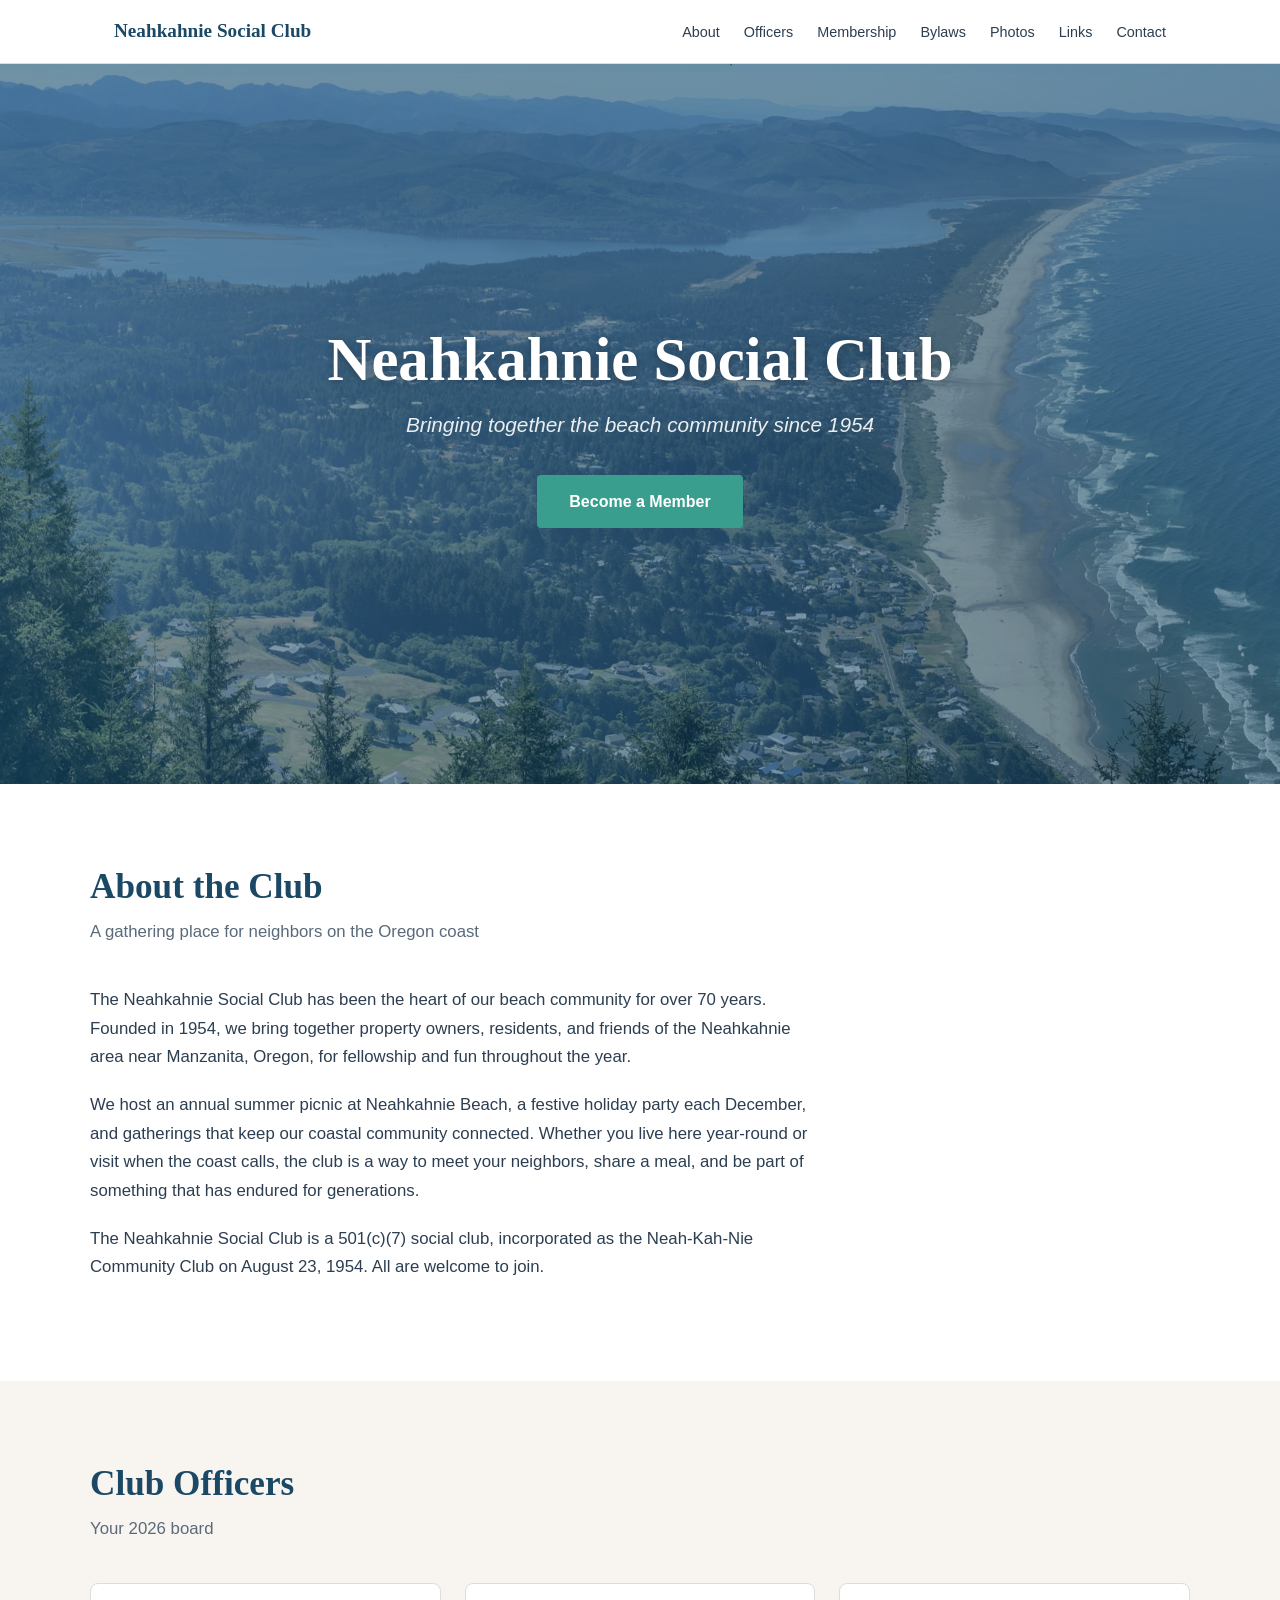
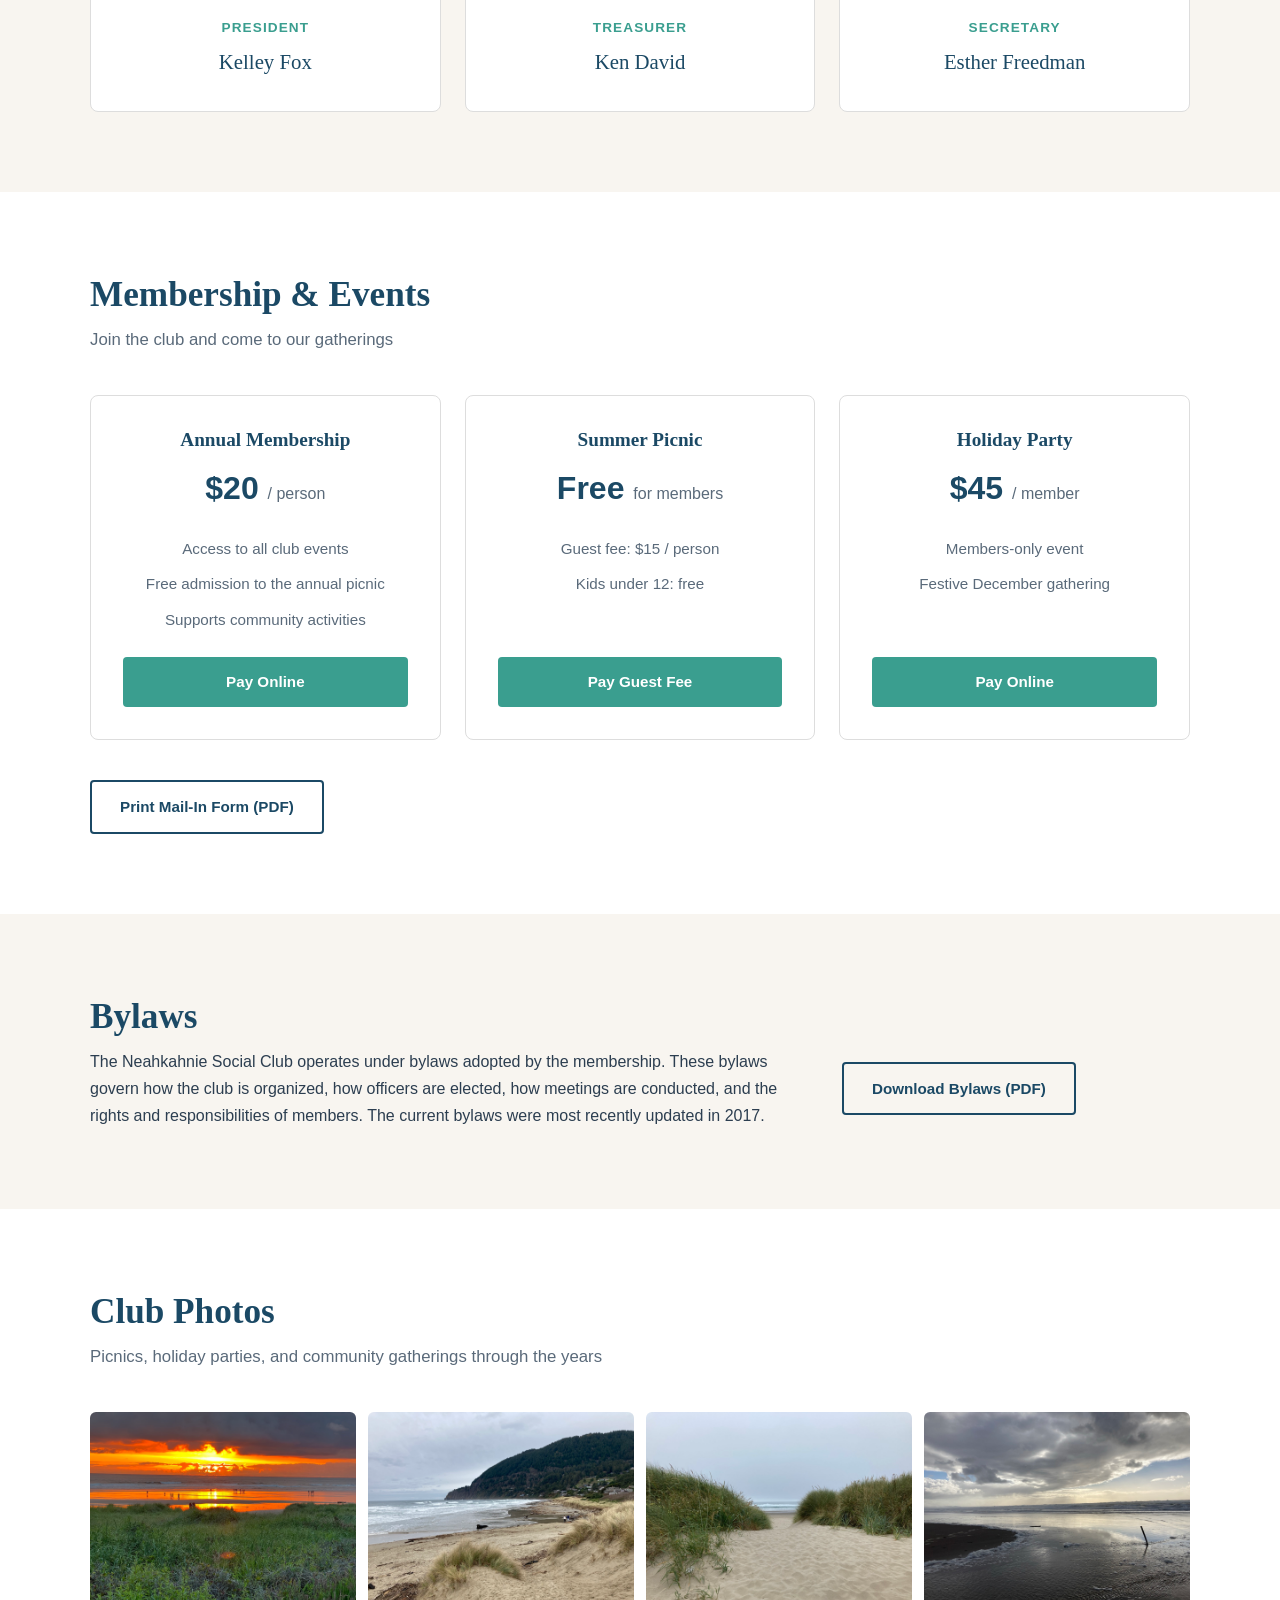
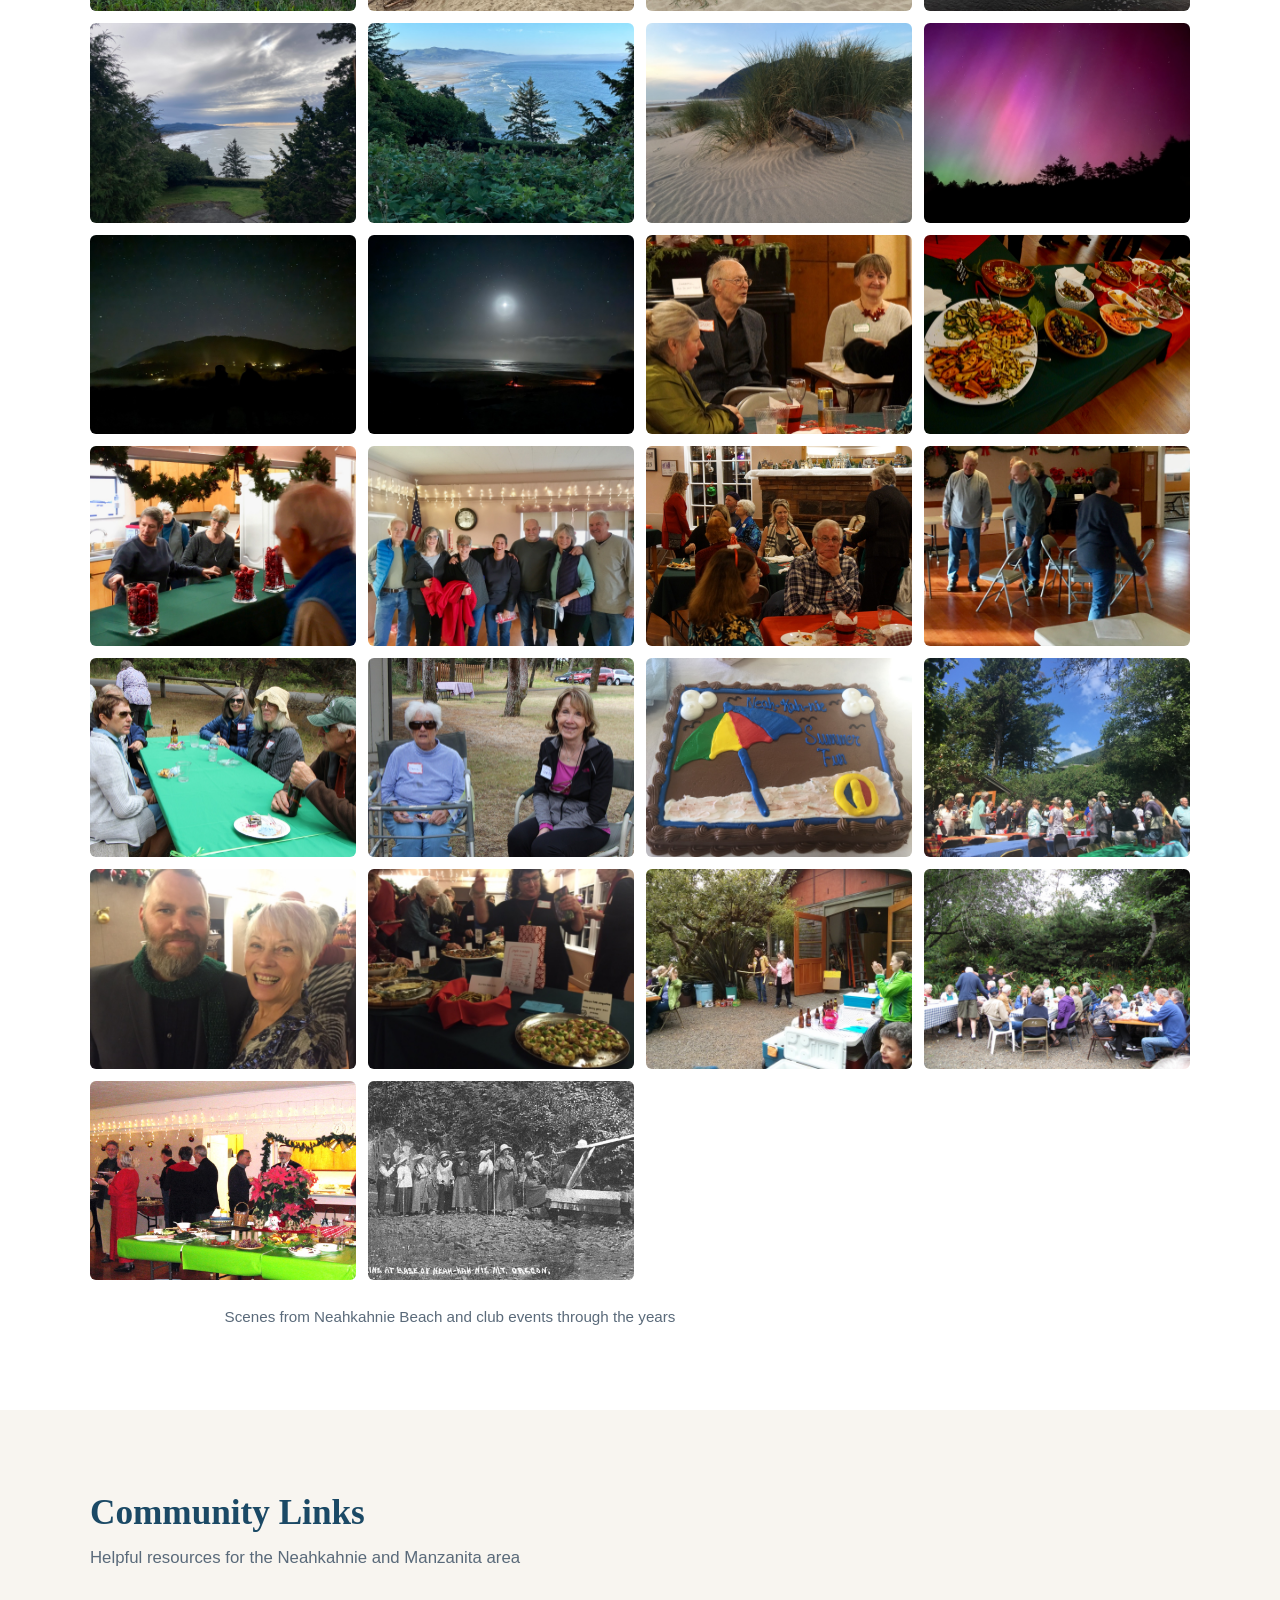
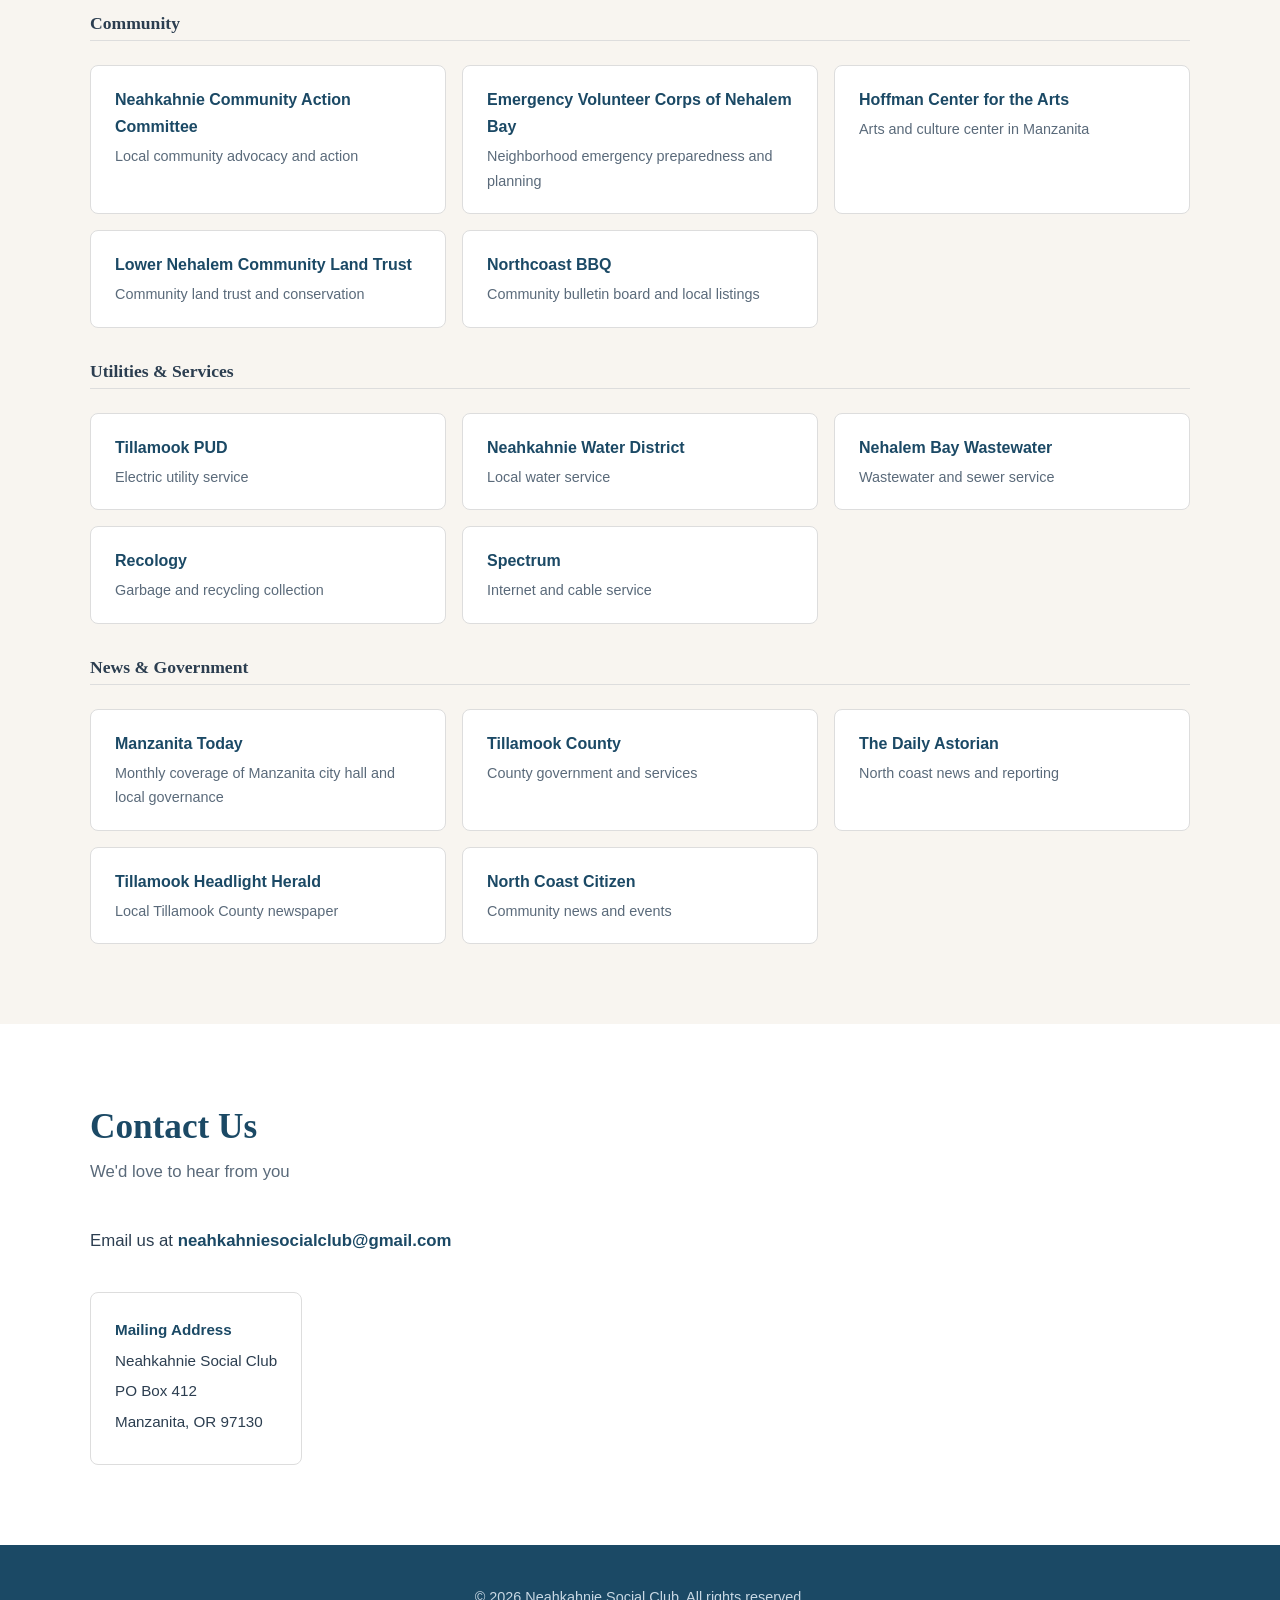
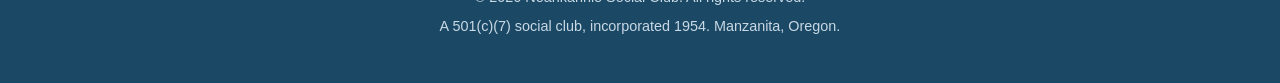
==== index.html @ c597b34b "Initial site launch for Neahkahnie Social Club Static site with about, officers, membership with Str" ====
<!DOCTYPE html>
<html lang="en">
<head>
  <meta charset="UTF-8">
  <meta name="viewport" content="width=device-width, initial-scale=1.0">
  <title>Neahkahnie Social Club</title>
  <meta name="description" content="The Neahkahnie Social Club is a social club for property owners and residents of the Neahkahnie area near Manzanita, Oregon. Join us for picnics, holiday parties, and community gatherings.">
  <link rel="icon" href="favicon.ico">
  <link rel="stylesheet" href="css/styles.css">
</head>
<body>

  <!-- Navigation -->
  <nav class="nav" role="navigation" aria-label="Main navigation">
    <div class="nav-inner">
      <a href="#" class="nav-logo">Neahkahnie Social Club</a>
      <button class="nav-toggle" aria-label="Toggle navigation" aria-expanded="false" onclick="document.querySelector('.nav-links').classList.toggle('open'); this.setAttribute('aria-expanded', this.getAttribute('aria-expanded') === 'true' ? 'false' : 'true')">
        <svg viewBox="0 0 24 24" aria-hidden="true"><path d="M3 6h18M3 12h18M3 18h18" stroke-linecap="round"/></svg>
      </button>
      <ul class="nav-links">
        <li><a href="#about">About</a></li>
        <li><a href="#officers">Officers</a></li>
        <li><a href="#membership">Membership</a></li>
        <li><a href="#bylaws">Bylaws</a></li>
        <li><a href="#photos">Photos</a></li>
        <li><a href="#links">Links</a></li>
        <li><a href="#contact">Contact</a></li>
      </ul>
    </div>
  </nav>

  <!-- Hero -->
  <header class="hero">
    <div class="hero-content">
      <h1>Neahkahnie Social Club</h1>
      <p class="tagline">Bringing together the beach community since 1954</p>
      <a href="#membership" class="btn">Become a Member</a>
    </div>
  </header>

  <!-- About -->
  <section id="about" class="section">
    <div class="section-inner">
      <h2>About the Club</h2>
      <p class="section-subtitle">A gathering place for neighbors on the Oregon coast</p>
      <div class="about-text">
        <p>The Neahkahnie Social Club has been the heart of our beach community for over 70 years. Founded in 1954, we bring together property owners, residents, and friends of the Neahkahnie area near Manzanita, Oregon, for fellowship and fun throughout the year.</p>
        <p>We host an annual summer picnic at Neahkahnie Beach, a festive holiday party each December, and gatherings that keep our coastal community connected. Whether you live here year-round or visit when the coast calls, the club is a way to meet your neighbors, share a meal, and be part of something that has endured for generations.</p>
        <p>The Neahkahnie Social Club is a 501(c)(7) social club, incorporated as the Neah-Kah-Nie Community Club on August 23, 1954. All are welcome to join.</p>
      </div>
    </div>
  </section>

  <!-- Officers -->
  <section id="officers" class="section section-alt">
    <div class="section-inner">
      <h2>Club Officers</h2>
      <p class="section-subtitle">Your 2026 board</p>
      <div class="officers-grid">
        <div class="officer-card">
          <p class="role">President</p>
          <p class="name">Kelley Fox</p>
        </div>
        <div class="officer-card">
          <p class="role">Treasurer</p>
          <p class="name">Ken David</p>
        </div>
        <div class="officer-card">
          <p class="role">Secretary</p>
          <p class="name">Esther Freedman</p>
        </div>
      </div>
    </div>
  </section>

  <!-- Membership -->
  <section id="membership" class="section">
    <div class="section-inner">
      <h2>Membership &amp; Events</h2>
      <p class="section-subtitle">Join the club and come to our gatherings</p>
      <div class="pricing-grid">
        <div class="price-card">
          <h3>Annual Membership</h3>
          <p class="price">$20 <span class="price-unit">/ person</span></p>
          <ul class="details">
            <li>Access to all club events</li>
            <li>Free admission to the annual picnic</li>
            <li>Supports community activities</li>
          </ul>
          <a href="https://buy.stripe.com/3cI14ncNXg4Ff100Ai83C03" class="btn-primary price-card-btn" target="_blank" rel="noopener">Pay Online</a>
        </div>
        <div class="price-card">
          <h3>Summer Picnic</h3>
          <p class="price">Free <span class="price-unit">for members</span></p>
          <ul class="details">
            <li>Guest fee: $15 / person</li>
            <li>Kids under 12: free</li>
          </ul>
          <a href="https://buy.stripe.com/9B6cN5cNX4lX0663Mu83C01" class="btn-primary price-card-btn" target="_blank" rel="noopener">Pay Guest Fee</a>
        </div>
        <div class="price-card">
          <h3>Holiday Party</h3>
          <p class="price">$45 <span class="price-unit">/ member</span></p>
          <ul class="details">
            <li>Members-only event</li>
            <li>Festive December gathering</li>
          </ul>
          <a href="https://buy.stripe.com/7sY3cv15f19LaKK96O83C02" class="btn-primary price-card-btn" target="_blank" rel="noopener">Pay Online</a>
        </div>
      </div>
      <div class="membership-actions">
        <a href="membership-form.html" class="btn-outline">Print Mail-In Form (PDF)</a>
      </div>
    </div>
  </section>

  <!-- Bylaws -->
  <section id="bylaws" class="section section-alt">
    <div class="section-inner">
      <h2>Bylaws</h2>
      <div class="bylaws-content">
        <p>The Neahkahnie Social Club operates under bylaws adopted by the membership. These bylaws govern how the club is organized, how officers are elected, how meetings are conducted, and the rights and responsibilities of members. The current bylaws were most recently updated in 2017.</p>
        <a href="assets/bylaws-2017.pdf" class="btn-outline" target="_blank" rel="noopener">Download Bylaws (PDF)</a>
      </div>
    </div>
  </section>

  <!-- Photos -->
  <section id="photos" class="section">
    <div class="section-inner">
      <h2>Club Photos</h2>
      <p class="section-subtitle">Picnics, holiday parties, and community gatherings through the years</p>
      <div class="gallery-grid">
        <div class="gallery-item">
          <img src="photos/IMG_1591.jpg" alt="Sunset reflected on Neahkahnie Beach" loading="lazy">
        </div>
        <div class="gallery-item">
          <img src="photos/IMG_2857.jpg" alt="Neahkahnie Beach looking toward the mountain" loading="lazy">
        </div>
        <div class="gallery-item">
          <img src="photos/IMG_3020.jpg" alt="Path through the dunes to the ocean" loading="lazy">
        </div>
        <div class="gallery-item">
          <img src="photos/IMG_3000.jpg" alt="Dramatic clouds over the beach" loading="lazy">
        </div>
        <div class="gallery-item">
          <img src="photos/IMG_2109.jpg" alt="Coastal overlook with clouds and ocean" loading="lazy">
        </div>
        <div class="gallery-item">
          <img src="photos/IMG_2146.jpg" alt="Beach view through the trees" loading="lazy">
        </div>
        <div class="gallery-item">
          <img src="photos/IMG-3010.jpg" alt="Dune grass and sand ripples" loading="lazy">
        </div>
        <div class="gallery-item">
          <img src="photos/IMG_8491.jpg" alt="Northern lights over Neahkahnie" loading="lazy">
        </div>
        <div class="gallery-item">
          <img src="photos/IMG_2706.jpg" alt="Starry night sky over the coast" loading="lazy">
        </div>
        <div class="gallery-item">
          <img src="photos/IMG_2705.jpg" alt="Moonlit beach at night" loading="lazy">
        </div>
        <div class="gallery-item">
          <img src="photos/holiday-2019-01.jpg" alt="Holiday Party 2019" loading="lazy">
        </div>
        <div class="gallery-item">
          <img src="photos/holiday-2019-02.jpg" alt="Holiday Party 2019" loading="lazy">
        </div>
        <div class="gallery-item">
          <img src="photos/holiday-2019-03.jpg" alt="Holiday Party 2019" loading="lazy">
        </div>
        <div class="gallery-item">
          <img src="photos/holiday-2019-04.jpg" alt="Holiday Party 2019" loading="lazy">
        </div>
        <div class="gallery-item">
          <img src="photos/holiday-2019-05.jpg" alt="Holiday Party 2019" loading="lazy">
        </div>
        <div class="gallery-item">
          <img src="photos/holiday-2019-06.jpg" alt="Holiday Party 2019" loading="lazy">
        </div>
        <div class="gallery-item">
          <img src="photos/picnic-2016-01.jpg" alt="Summer Picnic 2016" loading="lazy">
        </div>
        <div class="gallery-item">
          <img src="photos/picnic-2016-02.jpg" alt="Summer Picnic 2016" loading="lazy">
        </div>
        <div class="gallery-item">
          <img src="photos/picnic-2015-01.jpg" alt="Summer Picnic 2015" loading="lazy">
        </div>
        <div class="gallery-item">
          <img src="photos/picnic-2015-02.jpg" alt="Summer Picnic 2015" loading="lazy">
        </div>
        <div class="gallery-item">
          <img src="photos/holiday-2015-01.jpg" alt="Holiday Party 2015" loading="lazy">
        </div>
        <div class="gallery-item">
          <img src="photos/holiday-2015-02.jpg" alt="Holiday Party 2015" loading="lazy">
        </div>
        <div class="gallery-item">
          <img src="photos/picnic-2013-01.jpg" alt="Summer Picnic 2013" loading="lazy">
        </div>
        <div class="gallery-item">
          <img src="photos/picnic-2009-01.jpg" alt="Summer Picnic 2009" loading="lazy">
        </div>
        <div class="gallery-item">
          <img src="photos/holiday-2009-01.jpg" alt="Holiday Party 2009" loading="lazy">
        </div>
        <div class="gallery-item">
          <img src="photos/historic.jpg" alt="Historic Neahkahnie" loading="lazy">
        </div>
      </div>
      <p class="gallery-caption">Scenes from Neahkahnie Beach and club events through the years</p>
    </div>
  </section>

  <!-- Community Links -->
  <section id="links" class="section section-alt">
    <div class="section-inner">
      <h2>Community Links</h2>
      <p class="section-subtitle">Helpful resources for the Neahkahnie and Manzanita area</p>

      <h3 class="links-heading">Community</h3>
      <div class="links-grid">
        <a href="https://www.nkncac.org" class="link-card" target="_blank" rel="noopener">
          <p class="link-name">Neahkahnie Community Action Committee</p>
          <p class="link-desc">Local community advocacy and action</p>
        </a>
        <a href="https://evcnb.org" class="link-card" target="_blank" rel="noopener">
          <p class="link-name">Emergency Volunteer Corps of Nehalem Bay</p>
          <p class="link-desc">Neighborhood emergency preparedness and planning</p>
        </a>
        <a href="https://hoffmanarts.org" class="link-card" target="_blank" rel="noopener">
          <p class="link-name">Hoffman Center for the Arts</p>
          <p class="link-desc">Arts and culture center in Manzanita</p>
        </a>
        <a href="https://www.nehalemtrust.org/" class="link-card" target="_blank" rel="noopener">
          <p class="link-name">Lower Nehalem Community Land Trust</p>
          <p class="link-desc">Community land trust and conservation</p>
        </a>
        <a href="https://www.northcoastbbq.com/current-listing/" class="link-card" target="_blank" rel="noopener">
          <p class="link-name">Northcoast BBQ</p>
          <p class="link-desc">Community bulletin board and local listings</p>
        </a>
      </div>

      <h3 class="links-heading">Utilities &amp; Services</h3>
      <div class="links-grid">
        <a href="https://www.tpud.org" class="link-card" target="_blank" rel="noopener">
          <p class="link-name">Tillamook PUD</p>
          <p class="link-desc">Electric utility service</p>
        </a>
        <a href="https://www.nknwd.org" class="link-card" target="_blank" rel="noopener">
          <p class="link-name">Neahkahnie Water District</p>
          <p class="link-desc">Local water service</p>
        </a>
        <a href="https://www.nbwaor.gov" class="link-card" target="_blank" rel="noopener">
          <p class="link-name">Nehalem Bay Wastewater</p>
          <p class="link-desc">Wastewater and sewer service</p>
        </a>
        <a href="https://www.recology.com/recology-western-oregon/tillamook/" class="link-card" target="_blank" rel="noopener">
          <p class="link-name">Recology</p>
          <p class="link-desc">Garbage and recycling collection</p>
        </a>
        <a href="https://www.spectrum.net" class="link-card" target="_blank" rel="noopener">
          <p class="link-name">Spectrum</p>
          <p class="link-desc">Internet and cable service</p>
        </a>
      </div>

      <h3 class="links-heading">News &amp; Government</h3>
      <div class="links-grid">
        <a href="https://www.manzanitatoday.com" class="link-card" target="_blank" rel="noopener">
          <p class="link-name">Manzanita Today</p>
          <p class="link-desc">Monthly coverage of Manzanita city hall and local governance</p>
        </a>
        <a href="https://www.co.tillamook.or.us/" class="link-card" target="_blank" rel="noopener">
          <p class="link-name">Tillamook County</p>
          <p class="link-desc">County government and services</p>
        </a>
        <a href="https://www.dailyastorian.com/" class="link-card" target="_blank" rel="noopener">
          <p class="link-name">The Daily Astorian</p>
          <p class="link-desc">North coast news and reporting</p>
        </a>
        <a href="https://www.tillamookheadlightherald.com/" class="link-card" target="_blank" rel="noopener">
          <p class="link-name">Tillamook Headlight Herald</p>
          <p class="link-desc">Local Tillamook County newspaper</p>
        </a>
        <a href="https://northcoastcitizen.com/" class="link-card" target="_blank" rel="noopener">
          <p class="link-name">North Coast Citizen</p>
          <p class="link-desc">Community news and events</p>
        </a>
      </div>
    </div>
  </section>

  <!-- Contact -->
  <section id="contact" class="section">
    <div class="section-inner">
      <h2>Contact Us</h2>
      <p class="section-subtitle">We'd love to hear from you</p>
      <div class="contact-info">
        <p>Email us at <a href="mailto:neahkahniesocialclub@gmail.com">neahkahniesocialclub@gmail.com</a></p>
        <div class="contact-address">
          <p class="label">Mailing Address</p>
          <p>Neahkahnie Social Club</p>
          <p>PO Box 412</p>
          <p>Manzanita, OR 97130</p>
        </div>
      </div>
    </div>
  </section>

  <!-- Footer -->
  <footer class="footer">
    <p>&copy; 2026 Neahkahnie Social Club. All rights reserved.</p>
    <p>A 501(c)(7) social club, incorporated 1954. Manzanita, Oregon.</p>
  </footer>

</body>
</html>
---- css/styles.css ----
/* ===== CSS Custom Properties ===== */
:root {
  --color-ocean: #1b4965;
  --color-ocean-light: #2d6a8f;
  --color-sea-foam: #3a9e8f;
  --color-sea-foam-light: #5bc0b0;
  --color-sand: #f5efe6;
  --color-sand-dark: #e8ddd0;
  --color-driftwood: #6b7b8d;
  --color-white: #ffffff;
  --color-text: #2c3e50;
  --color-text-light: #5a6a7a;
  --color-border: #ddd;
  --color-bg: #ffffff;
  --color-bg-alt: #f8f5f0;
  --color-card-bg: #ffffff;
  --color-card-shadow: rgba(0, 0, 0, 0.08);
  --color-hero-overlay: rgba(27, 73, 101, 0.55);
  --color-nav-bg: rgba(255, 255, 255, 0.95);
  --color-nav-text: #2c3e50;
  --color-footer-bg: #1b4965;
  --color-footer-text: #c8d8e4;
  --font-heading: 'Georgia', 'Times New Roman', serif;
  --font-body: -apple-system, BlinkMacSystemFont, 'Segoe UI', Roboto, 'Helvetica Neue', Arial, sans-serif;
  --max-width: 1100px;
  --nav-height: 64px;
}

/* ===== Dark Mode ===== */
@media (prefers-color-scheme: dark) {
  :root {
    --color-ocean: #5ba3c9;
    --color-ocean-light: #7bbfe0;
    --color-sea-foam: #5bc0b0;
    --color-sea-foam-light: #7dd4c7;
    --color-sand: #1a1a2e;
    --color-sand-dark: #16213e;
    --color-driftwood: #9aa8b8;
    --color-white: #0f0f1a;
    --color-text: #e0e0e0;
    --color-text-light: #a0aab4;
    --color-border: #333;
    --color-bg: #121225;
    --color-bg-alt: #1a1a2e;
    --color-card-bg: #1e1e36;
    --color-card-shadow: rgba(0, 0, 0, 0.3);
    --color-hero-overlay: rgba(10, 30, 50, 0.65);
    --color-nav-bg: rgba(18, 18, 37, 0.95);
    --color-nav-text: #e0e0e0;
    --color-footer-bg: #0a0a1a;
    --color-footer-text: #8899aa;
  }
}

/* ===== Reset & Base ===== */
*, *::before, *::after {
  box-sizing: border-box;
  margin: 0;
  padding: 0;
}

html {
  scroll-behavior: smooth;
  scroll-padding-top: var(--nav-height);
}

body {
  font-family: var(--font-body);
  color: var(--color-text);
  background: var(--color-bg);
  line-height: 1.7;
  -webkit-font-smoothing: antialiased;
}

img {
  max-width: 100%;
  height: auto;
  display: block;
}

a {
  color: var(--color-ocean);
  text-decoration: none;
}

a:hover {
  color: var(--color-sea-foam);
}

h1, h2, h3, h4 {
  font-family: var(--font-heading);
  color: var(--color-ocean);
  line-height: 1.3;
}

/* ===== Navigation ===== */
.nav {
  position: fixed;
  top: 0;
  left: 0;
  right: 0;
  height: var(--nav-height);
  background: var(--color-nav-bg);
  backdrop-filter: blur(10px);
  -webkit-backdrop-filter: blur(10px);
  border-bottom: 1px solid var(--color-border);
  z-index: 1000;
  display: flex;
  align-items: center;
  justify-content: center;
}

.nav-inner {
  width: 100%;
  max-width: var(--max-width);
  padding: 0 1.5rem;
  display: flex;
  align-items: center;
  justify-content: space-between;
}

.nav-logo {
  font-family: var(--font-heading);
  font-size: 1.2rem;
  font-weight: 700;
  color: var(--color-ocean);
  white-space: nowrap;
}

.nav-links {
  display: flex;
  gap: 1.5rem;
  list-style: none;
  flex-wrap: wrap;
  justify-content: flex-end;
}

.nav-links a {
  color: var(--color-nav-text);
  font-size: 0.9rem;
  font-weight: 500;
  transition: color 0.2s;
  white-space: nowrap;
}

.nav-links a:hover {
  color: var(--color-sea-foam);
}

/* Mobile nav toggle */
.nav-toggle {
  display: none;
  background: none;
  border: none;
  cursor: pointer;
  padding: 0.5rem;
  color: var(--color-nav-text);
}

.nav-toggle svg {
  width: 24px;
  height: 24px;
  stroke: currentColor;
  stroke-width: 2;
  fill: none;
}

/* ===== Hero ===== */
.hero {
  position: relative;
  min-height: 80vh;
  display: flex;
  align-items: center;
  justify-content: center;
  text-align: center;
  background: var(--color-ocean) url('../photos/hero.jpg') center/cover no-repeat;
  margin-top: var(--nav-height);
}

.hero::before {
  content: '';
  position: absolute;
  inset: 0;
  background: var(--color-hero-overlay);
}

.hero-content {
  position: relative;
  z-index: 1;
  max-width: 700px;
  padding: 2rem;
}

.hero h1 {
  font-size: clamp(2.2rem, 6vw, 3.8rem);
  color: #ffffff;
  margin-bottom: 0.5rem;
  text-shadow: 0 2px 8px rgba(0,0,0,0.3);
}

.hero .tagline {
  font-size: clamp(1rem, 2.5vw, 1.3rem);
  color: rgba(255, 255, 255, 0.9);
  font-style: italic;
  margin-bottom: 2rem;
}

.hero .btn {
  display: inline-block;
  padding: 0.8rem 2rem;
  background: var(--color-sea-foam);
  color: #fff;
  border-radius: 4px;
  font-weight: 600;
  font-size: 1rem;
  transition: background 0.2s;
}

.hero .btn:hover {
  background: var(--color-sea-foam-light);
  color: #fff;
}

/* ===== Sections ===== */
.section {
  padding: 5rem 1.5rem;
}

.section-alt {
  background: var(--color-bg-alt);
}

.section-inner {
  max-width: var(--max-width);
  margin: 0 auto;
}

.section h2 {
  font-size: clamp(1.6rem, 3vw, 2.2rem);
  margin-bottom: 0.5rem;
}

.section-subtitle {
  color: var(--color-text-light);
  font-size: 1.05rem;
  margin-bottom: 2.5rem;
}

.section p {
  max-width: 720px;
}

/* ===== About ===== */
.about-text p {
  margin-bottom: 1.2rem;
  font-size: 1.05rem;
}

/* ===== Officers ===== */
.officers-grid {
  display: grid;
  grid-template-columns: repeat(auto-fit, minmax(240px, 1fr));
  gap: 1.5rem;
  margin-top: 1.5rem;
}

.officer-card {
  background: var(--color-card-bg);
  border: 1px solid var(--color-border);
  border-radius: 8px;
  padding: 2rem;
  text-align: center;
  transition: box-shadow 0.2s;
}

.officer-card:hover {
  box-shadow: 0 4px 16px var(--color-card-shadow);
}

.officer-card .role {
  font-size: 0.85rem;
  text-transform: uppercase;
  letter-spacing: 0.08em;
  color: var(--color-sea-foam);
  font-weight: 600;
  margin-bottom: 0.3rem;
}

.officer-card .name {
  font-family: var(--font-heading);
  font-size: 1.3rem;
  color: var(--color-ocean);
}

/* ===== Membership / Pricing ===== */
.pricing-grid {
  display: grid;
  grid-template-columns: repeat(auto-fit, minmax(280px, 1fr));
  gap: 1.5rem;
  margin-top: 1.5rem;
}

.price-card {
  background: var(--color-card-bg);
  border: 1px solid var(--color-border);
  border-radius: 8px;
  padding: 2rem;
  text-align: center;
  display: flex;
  flex-direction: column;
}

.price-card .details {
  flex: 1;
}

.price-card h3 {
  font-size: 1.2rem;
  margin-bottom: 0.5rem;
}

.price-card .price {
  font-size: 2rem;
  font-weight: 700;
  color: var(--color-ocean);
  margin-bottom: 0.5rem;
}

.price-card .price-unit {
  font-size: 1rem;
  font-weight: 400;
  color: var(--color-text-light);
}

.price-card .details {
  color: var(--color-text-light);
  font-size: 0.95rem;
  margin-top: 0.5rem;
}

.price-card .details li {
  list-style: none;
  padding: 0.3rem 0;
}

.price-card-btn {
  margin-top: 1.25rem;
  display: inline-block;
}

.membership-actions {
  margin-top: 2.5rem;
  display: flex;
  gap: 1rem;
  flex-wrap: wrap;
}

.btn-primary {
  display: inline-block;
  padding: 0.75rem 1.75rem;
  background: var(--color-sea-foam);
  color: #fff;
  border-radius: 4px;
  font-weight: 600;
  font-size: 0.95rem;
  transition: background 0.2s;
  border: none;
  cursor: pointer;
}

.btn-primary:hover {
  background: var(--color-sea-foam-light);
  color: #fff;
}

.btn-outline {
  display: inline-block;
  padding: 0.75rem 1.75rem;
  background: transparent;
  color: var(--color-ocean);
  border: 2px solid var(--color-ocean);
  border-radius: 4px;
  font-weight: 600;
  font-size: 0.95rem;
  transition: all 0.2s;
  cursor: pointer;
}

.btn-outline:hover {
  background: var(--color-ocean);
  color: #fff;
}

/* ===== Bylaws ===== */
.bylaws-content {
  display: flex;
  align-items: center;
  gap: 2rem;
  flex-wrap: wrap;
}

.bylaws-content p {
  flex: 1;
  min-width: 280px;
}

/* ===== Photo Gallery ===== */
.gallery-grid {
  display: grid;
  grid-template-columns: repeat(auto-fill, minmax(260px, 1fr));
  gap: 0.75rem;
  margin-top: 1.5rem;
}

.gallery-item {
  border-radius: 6px;
  overflow: hidden;
  aspect-ratio: 4 / 3;
  background: var(--color-bg-alt);
}

.gallery-item img {
  width: 100%;
  height: 100%;
  object-fit: cover;
  transition: transform 0.3s;
}

.gallery-item:hover img {
  transform: scale(1.03);
}

.gallery-caption {
  text-align: center;
  margin-top: 1.5rem;
  color: var(--color-text-light);
  font-size: 0.95rem;
}

/* ===== Community Links ===== */
.links-heading {
  font-size: 1.1rem;
  color: var(--color-text);
  margin-top: 2rem;
  margin-bottom: 0.75rem;
  padding-bottom: 0.3rem;
  border-bottom: 1px solid var(--color-border);
}

.links-heading:first-of-type {
  margin-top: 0;
}

.links-grid {
  display: grid;
  grid-template-columns: repeat(auto-fill, minmax(300px, 1fr));
  gap: 1rem;
  margin-top: 1.5rem;
}

.link-card {
  display: block;
  padding: 1.25rem 1.5rem;
  background: var(--color-card-bg);
  border: 1px solid var(--color-border);
  border-radius: 8px;
  transition: box-shadow 0.2s, border-color 0.2s;
}

.link-card:hover {
  border-color: var(--color-sea-foam);
  box-shadow: 0 2px 12px var(--color-card-shadow);
}

.link-card .link-name {
  font-weight: 600;
  color: var(--color-ocean);
  margin-bottom: 0.25rem;
}

.link-card .link-desc {
  font-size: 0.9rem;
  color: var(--color-text-light);
}

/* ===== Contact ===== */
.contact-info {
  margin-top: 1.5rem;
}

.contact-info p {
  margin-bottom: 0.8rem;
  font-size: 1.05rem;
}

.contact-info a {
  font-weight: 600;
}

.contact-address {
  margin-top: 1.5rem;
  padding: 1.5rem;
  background: var(--color-card-bg);
  border: 1px solid var(--color-border);
  border-radius: 8px;
  display: inline-block;
}

.contact-address p {
  margin-bottom: 0.3rem;
  font-size: 0.95rem;
}

.contact-address .label {
  font-weight: 600;
  color: var(--color-ocean);
}

/* ===== Footer ===== */
.footer {
  background: var(--color-footer-bg);
  color: var(--color-footer-text);
  text-align: center;
  padding: 2.5rem 1.5rem;
  font-size: 0.9rem;
}

.footer p {
  margin-bottom: 0.3rem;
  max-width: none;
}

.footer a {
  color: var(--color-sea-foam-light);
}

/* ===== Stripe placeholder ===== */
.stripe-coming-soon {
  display: inline-block;
  padding: 0.75rem 1.75rem;
  background: var(--color-driftwood);
  color: #fff;
  border-radius: 4px;
  font-weight: 600;
  font-size: 0.95rem;
  cursor: default;
  opacity: 0.7;
}

/* ===== Mobile Responsive ===== */
@media (max-width: 960px) {
  .nav-links {
    display: none;
    position: absolute;
    top: var(--nav-height);
    left: 0;
    right: 0;
    flex-direction: column;
    background: var(--color-nav-bg);
    border-bottom: 1px solid var(--color-border);
    padding: 1rem 1.5rem;
    gap: 0.75rem;
  }

  .nav-links.open {
    display: flex;
  }

  .nav-toggle {
    display: block;
  }

  .hero {
    min-height: 60vh;
  }

  .section {
    padding: 3.5rem 1.25rem;
  }

  .gallery-grid {
    grid-template-columns: repeat(auto-fill, minmax(160px, 1fr));
    gap: 0.5rem;
  }

  .pricing-grid {
    grid-template-columns: 1fr;
  }

  .officers-grid {
    grid-template-columns: 1fr 1fr;
  }

  .links-grid {
    grid-template-columns: 1fr;
  }

  .membership-actions {
    flex-direction: column;
  }

  .membership-actions .btn-primary,
  .membership-actions .btn-outline,
  .membership-actions .stripe-coming-soon {
    text-align: center;
  }
}

@media (max-width: 480px) {
  .officers-grid {
    grid-template-columns: 1fr;
  }

  .nav-logo {
    font-size: 1rem;
  }
}

/* ===== Print Styles ===== */
@media print {
  .nav, .hero, .footer, .gallery-grid, .nav-toggle {
    display: none;
  }

  .section {
    padding: 1rem 0;
    break-inside: avoid;
  }

  body {
    font-size: 12pt;
    color: #000;
    background: #fff;
  }
}
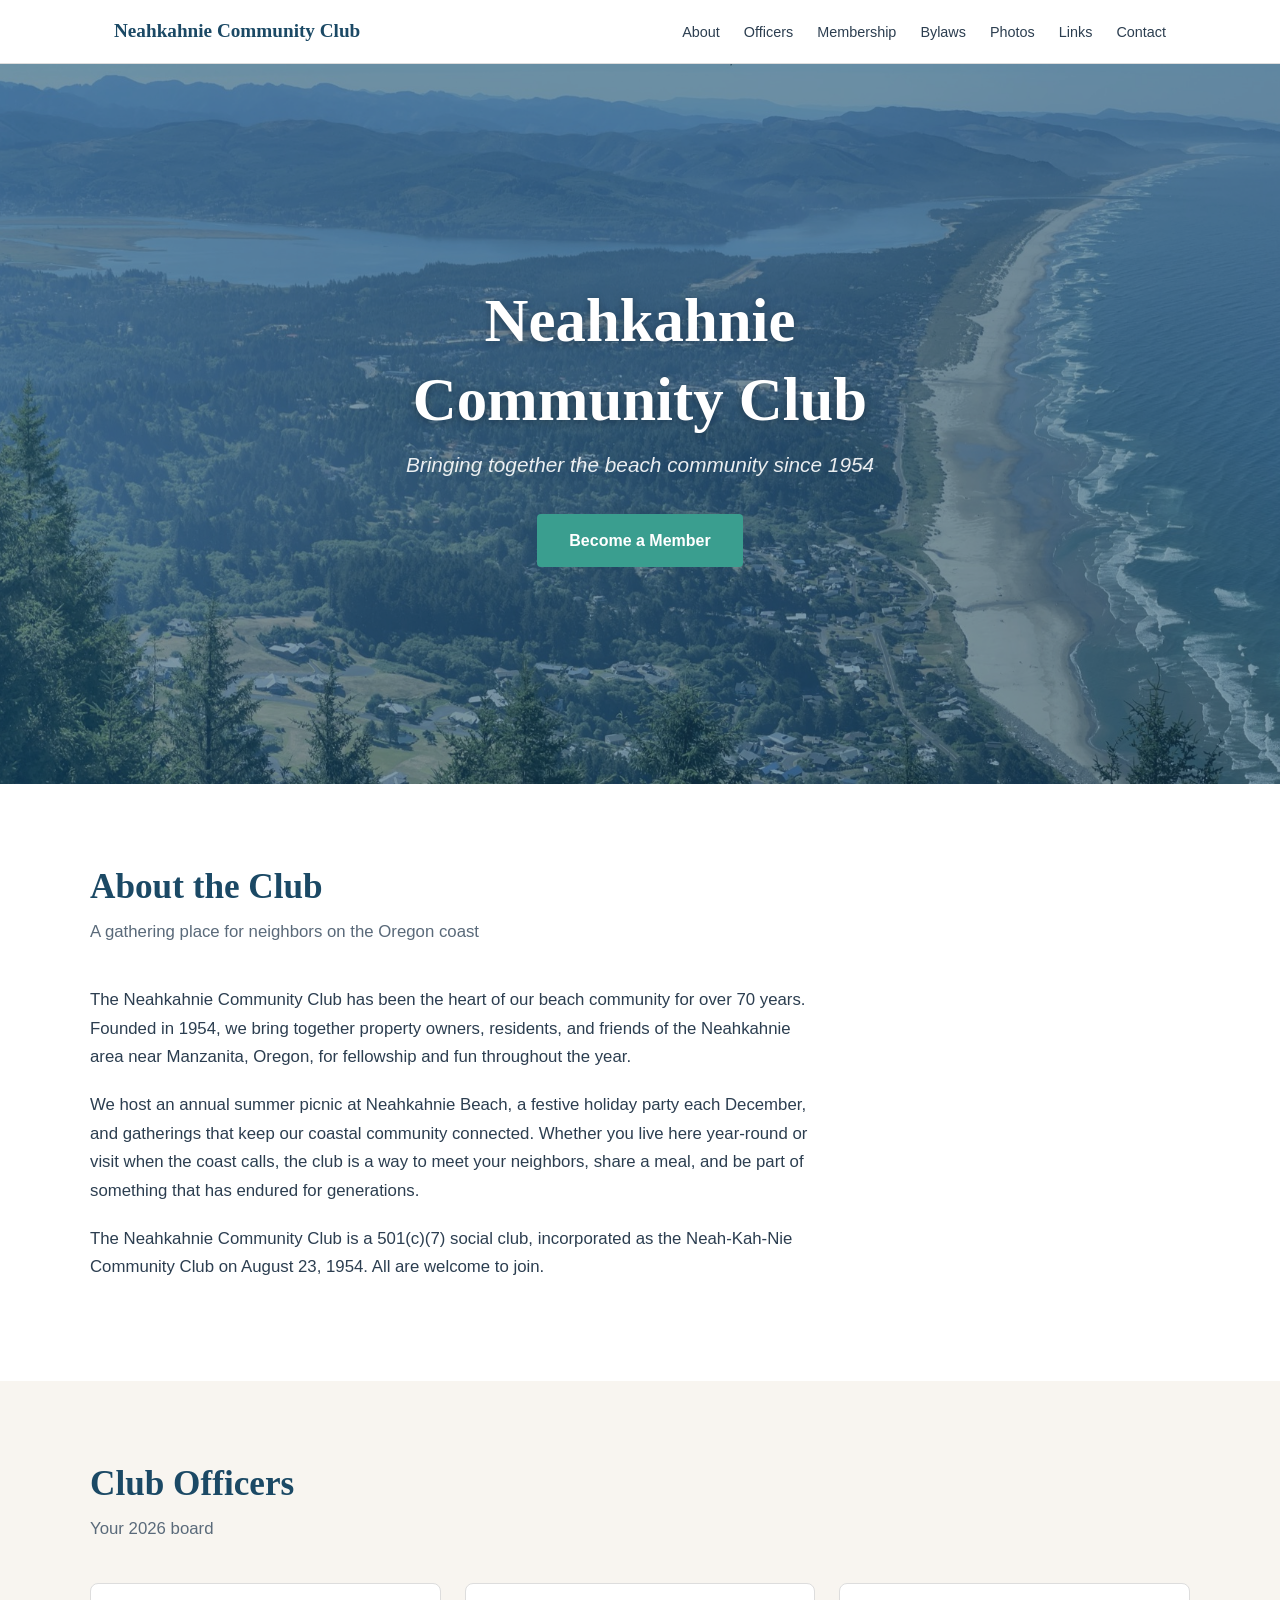
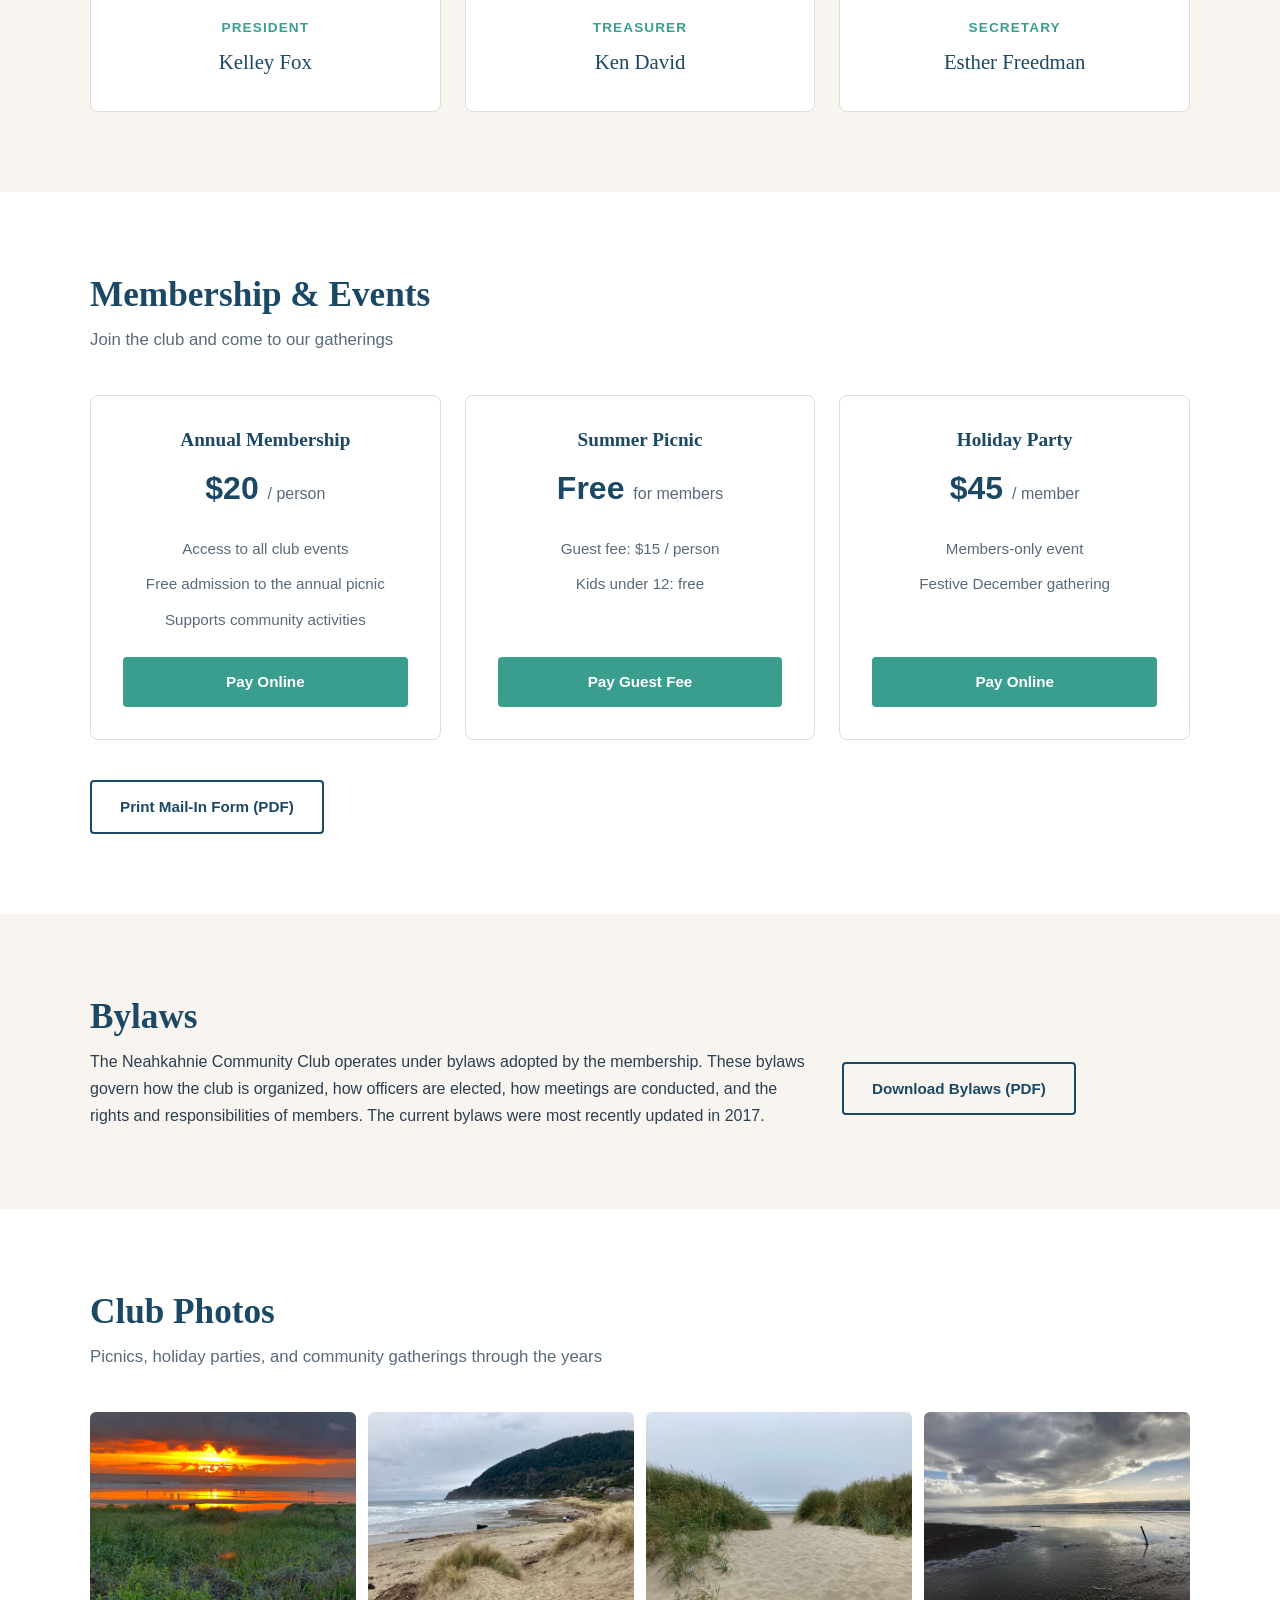
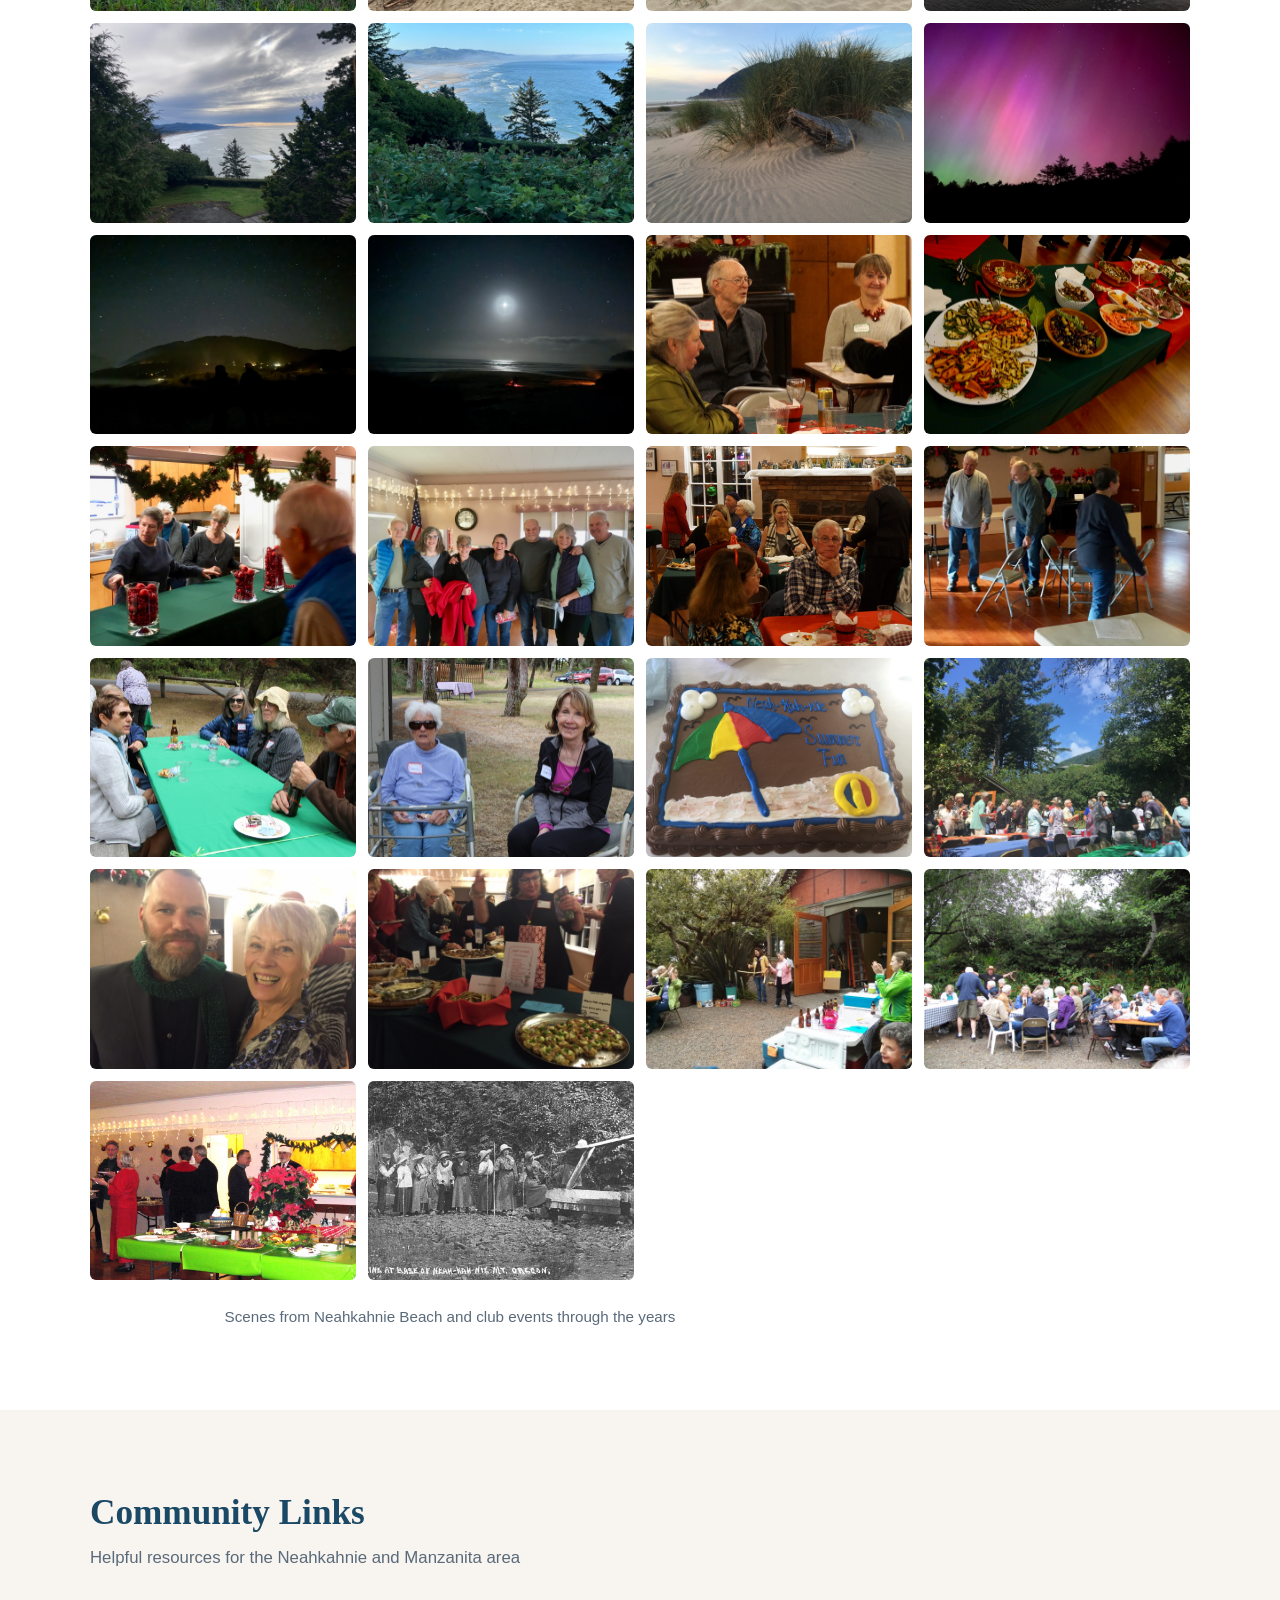
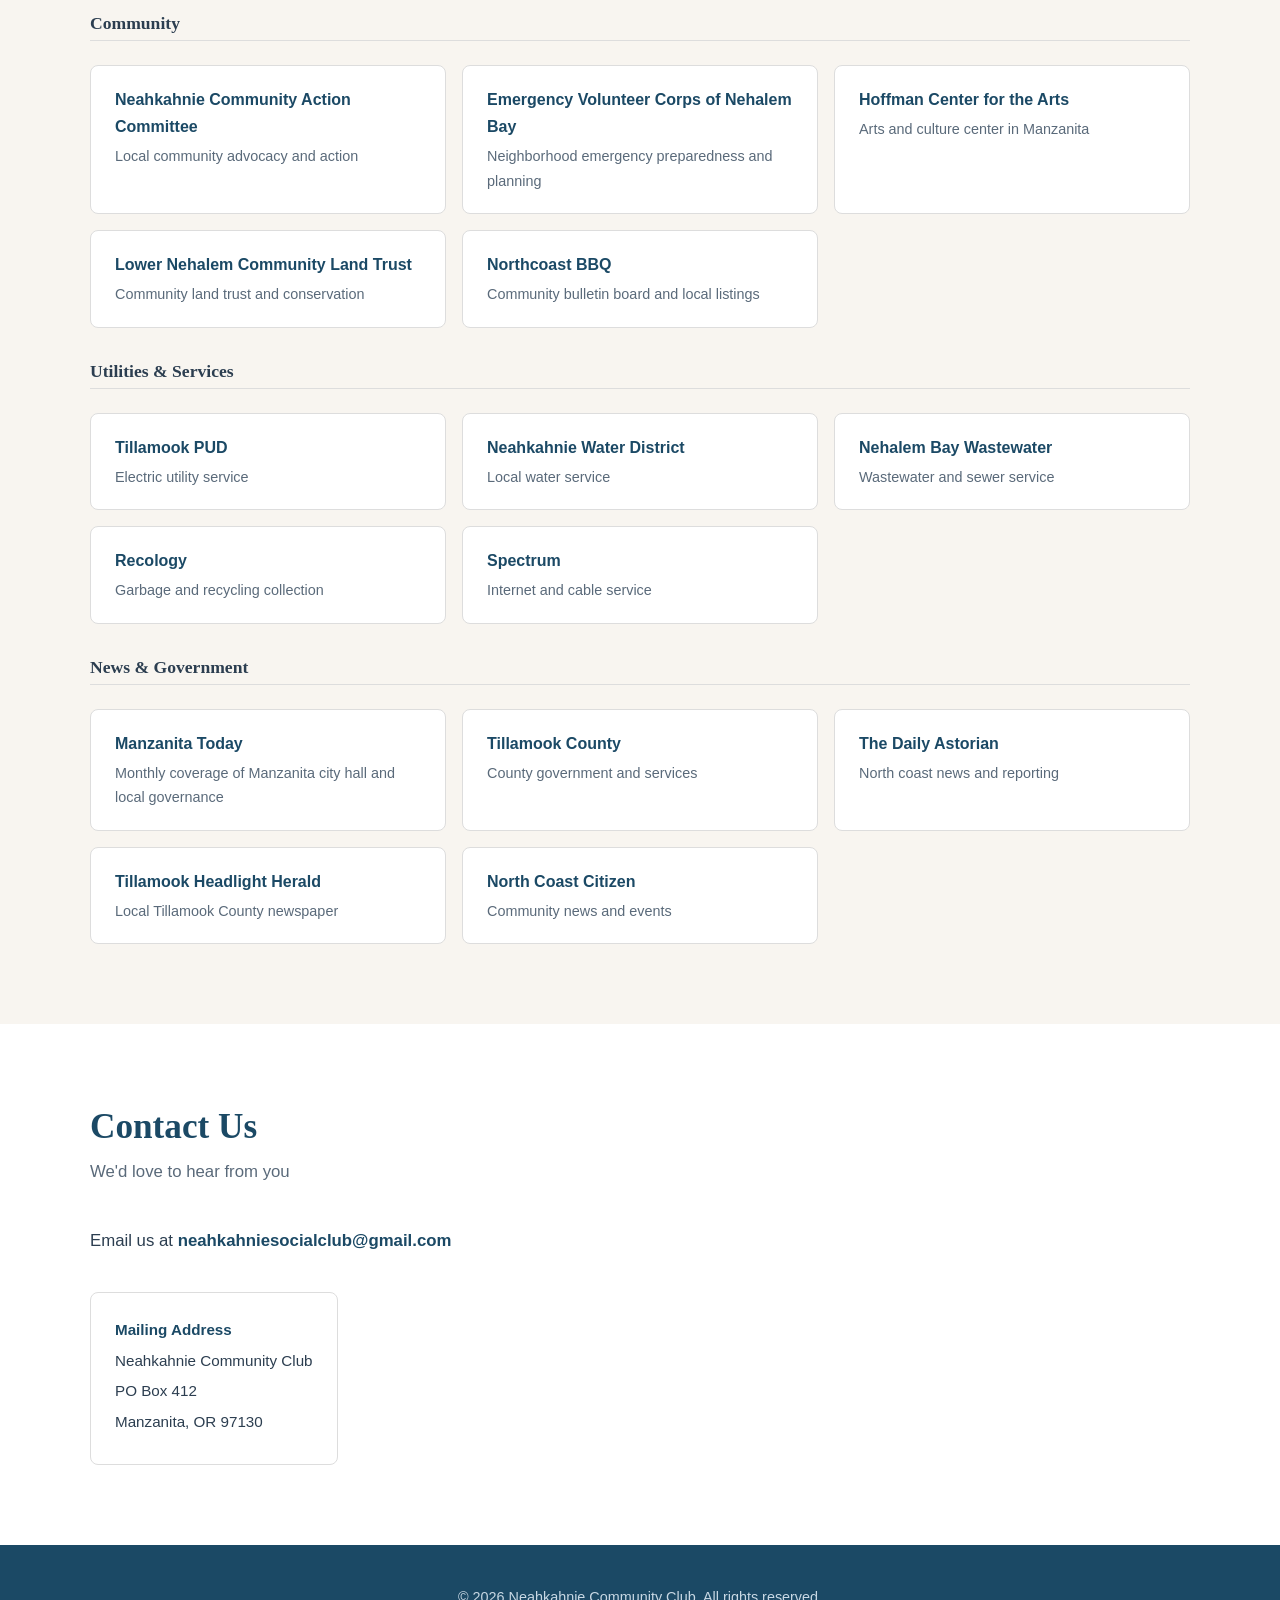
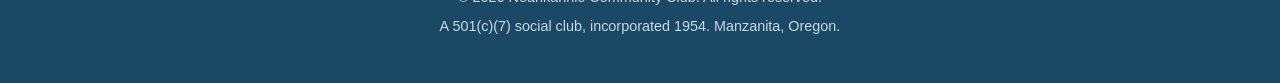
==== commit 268ae00e: "Change Social -> Community" ====
--- a/index.html
+++ b/index.html
@@ -3,8 +3,8 @@
 <head>
   <meta charset="UTF-8">
   <meta name="viewport" content="width=device-width, initial-scale=1.0">
-  <title>Neahkahnie Social Club</title>
-  <meta name="description" content="The Neahkahnie Social Club is a social club for property owners and residents of the Neahkahnie area near Manzanita, Oregon. Join us for picnics, holiday parties, and community gatherings.">
+  <title>Neahkahnie Community Club</title>
+  <meta name="description" content="The Neahkahnie Community Club is a community club for property owners and residents of the Neahkahnie area near Manzanita, Oregon. Join us for picnics, holiday parties, and community gatherings.">
   <link rel="icon" href="favicon.ico">
   <link rel="stylesheet" href="css/styles.css">
 </head>
@@ -13,7 +13,7 @@
   <!-- Navigation -->
   <nav class="nav" role="navigation" aria-label="Main navigation">
     <div class="nav-inner">
-      <a href="#" class="nav-logo">Neahkahnie Social Club</a>
+      <a href="#" class="nav-logo">Neahkahnie Community Club</a>
       <button class="nav-toggle" aria-label="Toggle navigation" aria-expanded="false" onclick="document.querySelector('.nav-links').classList.toggle('open'); this.setAttribute('aria-expanded', this.getAttribute('aria-expanded') === 'true' ? 'false' : 'true')">
         <svg viewBox="0 0 24 24" aria-hidden="true"><path d="M3 6h18M3 12h18M3 18h18" stroke-linecap="round"/></svg>
       </button>
@@ -32,7 +32,7 @@
   <!-- Hero -->
   <header class="hero">
     <div class="hero-content">
-      <h1>Neahkahnie Social Club</h1>
+      <h1>Neahkahnie Community Club</h1>
       <p class="tagline">Bringing together the beach community since 1954</p>
       <a href="#membership" class="btn">Become a Member</a>
     </div>
@@ -44,9 +44,9 @@
       <h2>About the Club</h2>
       <p class="section-subtitle">A gathering place for neighbors on the Oregon coast</p>
       <div class="about-text">
-        <p>The Neahkahnie Social Club has been the heart of our beach community for over 70 years. Founded in 1954, we bring together property owners, residents, and friends of the Neahkahnie area near Manzanita, Oregon, for fellowship and fun throughout the year.</p>
+        <p>The Neahkahnie Community Club has been the heart of our beach community for over 70 years. Founded in 1954, we bring together property owners, residents, and friends of the Neahkahnie area near Manzanita, Oregon, for fellowship and fun throughout the year.</p>
         <p>We host an annual summer picnic at Neahkahnie Beach, a festive holiday party each December, and gatherings that keep our coastal community connected. Whether you live here year-round or visit when the coast calls, the club is a way to meet your neighbors, share a meal, and be part of something that has endured for generations.</p>
-        <p>The Neahkahnie Social Club is a 501(c)(7) social club, incorporated as the Neah-Kah-Nie Community Club on August 23, 1954. All are welcome to join.</p>
+        <p>The Neahkahnie Community Club is a 501(c)(7) social club, incorporated as the Neah-Kah-Nie Community Club on August 23, 1954. All are welcome to join.</p>
       </div>
     </div>
   </section>
@@ -119,7 +119,7 @@
     <div class="section-inner">
       <h2>Bylaws</h2>
       <div class="bylaws-content">
-        <p>The Neahkahnie Social Club operates under bylaws adopted by the membership. These bylaws govern how the club is organized, how officers are elected, how meetings are conducted, and the rights and responsibilities of members. The current bylaws were most recently updated in 2017.</p>
+        <p>The Neahkahnie Community Club operates under bylaws adopted by the membership. These bylaws govern how the club is organized, how officers are elected, how meetings are conducted, and the rights and responsibilities of members. The current bylaws were most recently updated in 2017.</p>
         <a href="assets/bylaws-2017.pdf" class="btn-outline" target="_blank" rel="noopener">Download Bylaws (PDF)</a>
       </div>
     </div>
@@ -303,7 +303,7 @@
         <p>Email us at <a href="mailto:neahkahniesocialclub@gmail.com">neahkahniesocialclub@gmail.com</a></p>
         <div class="contact-address">
           <p class="label">Mailing Address</p>
-          <p>Neahkahnie Social Club</p>
+          <p>Neahkahnie Community Club</p>
           <p>PO Box 412</p>
           <p>Manzanita, OR 97130</p>
         </div>
@@ -313,7 +313,7 @@
 
   <!-- Footer -->
   <footer class="footer">
-    <p>&copy; 2026 Neahkahnie Social Club. All rights reserved.</p>
+    <p>&copy; 2026 Neahkahnie Community Club. All rights reserved.</p>
     <p>A 501(c)(7) social club, incorporated 1954. Manzanita, Oregon.</p>
   </footer>
 
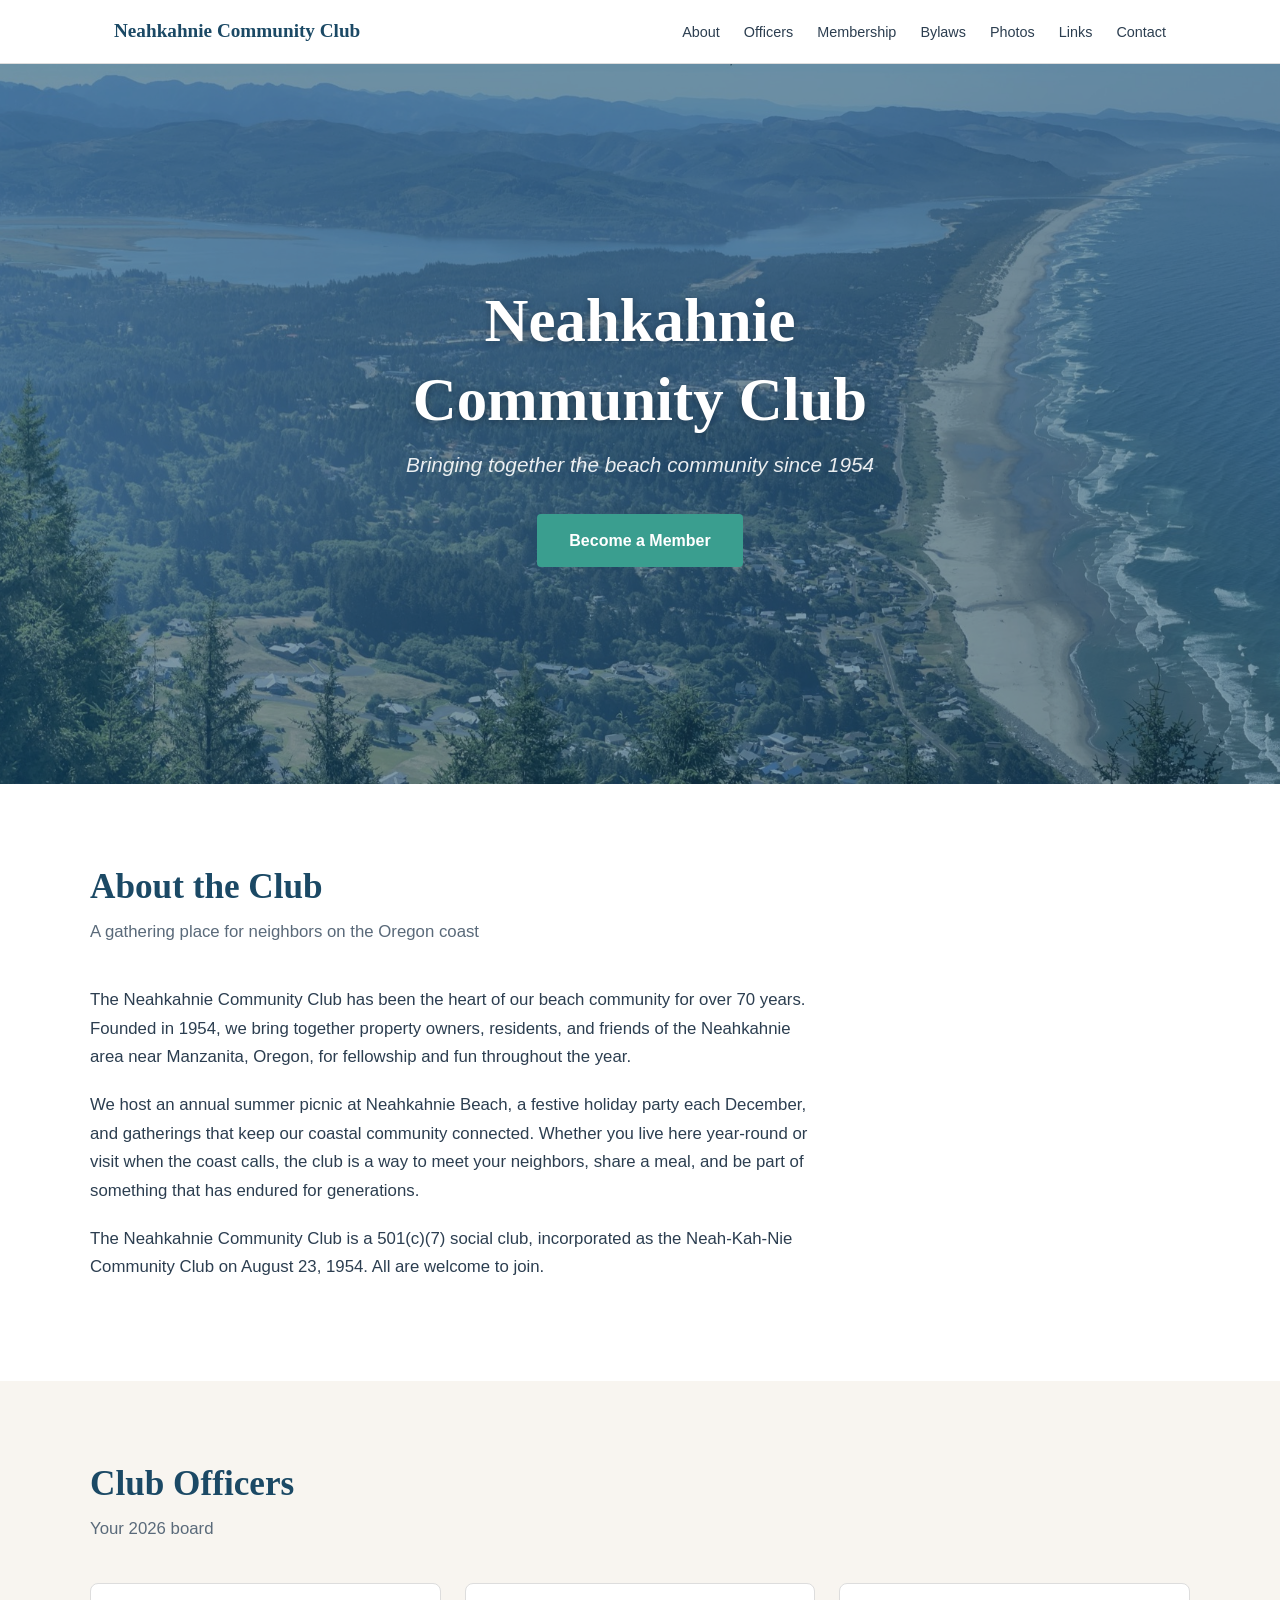
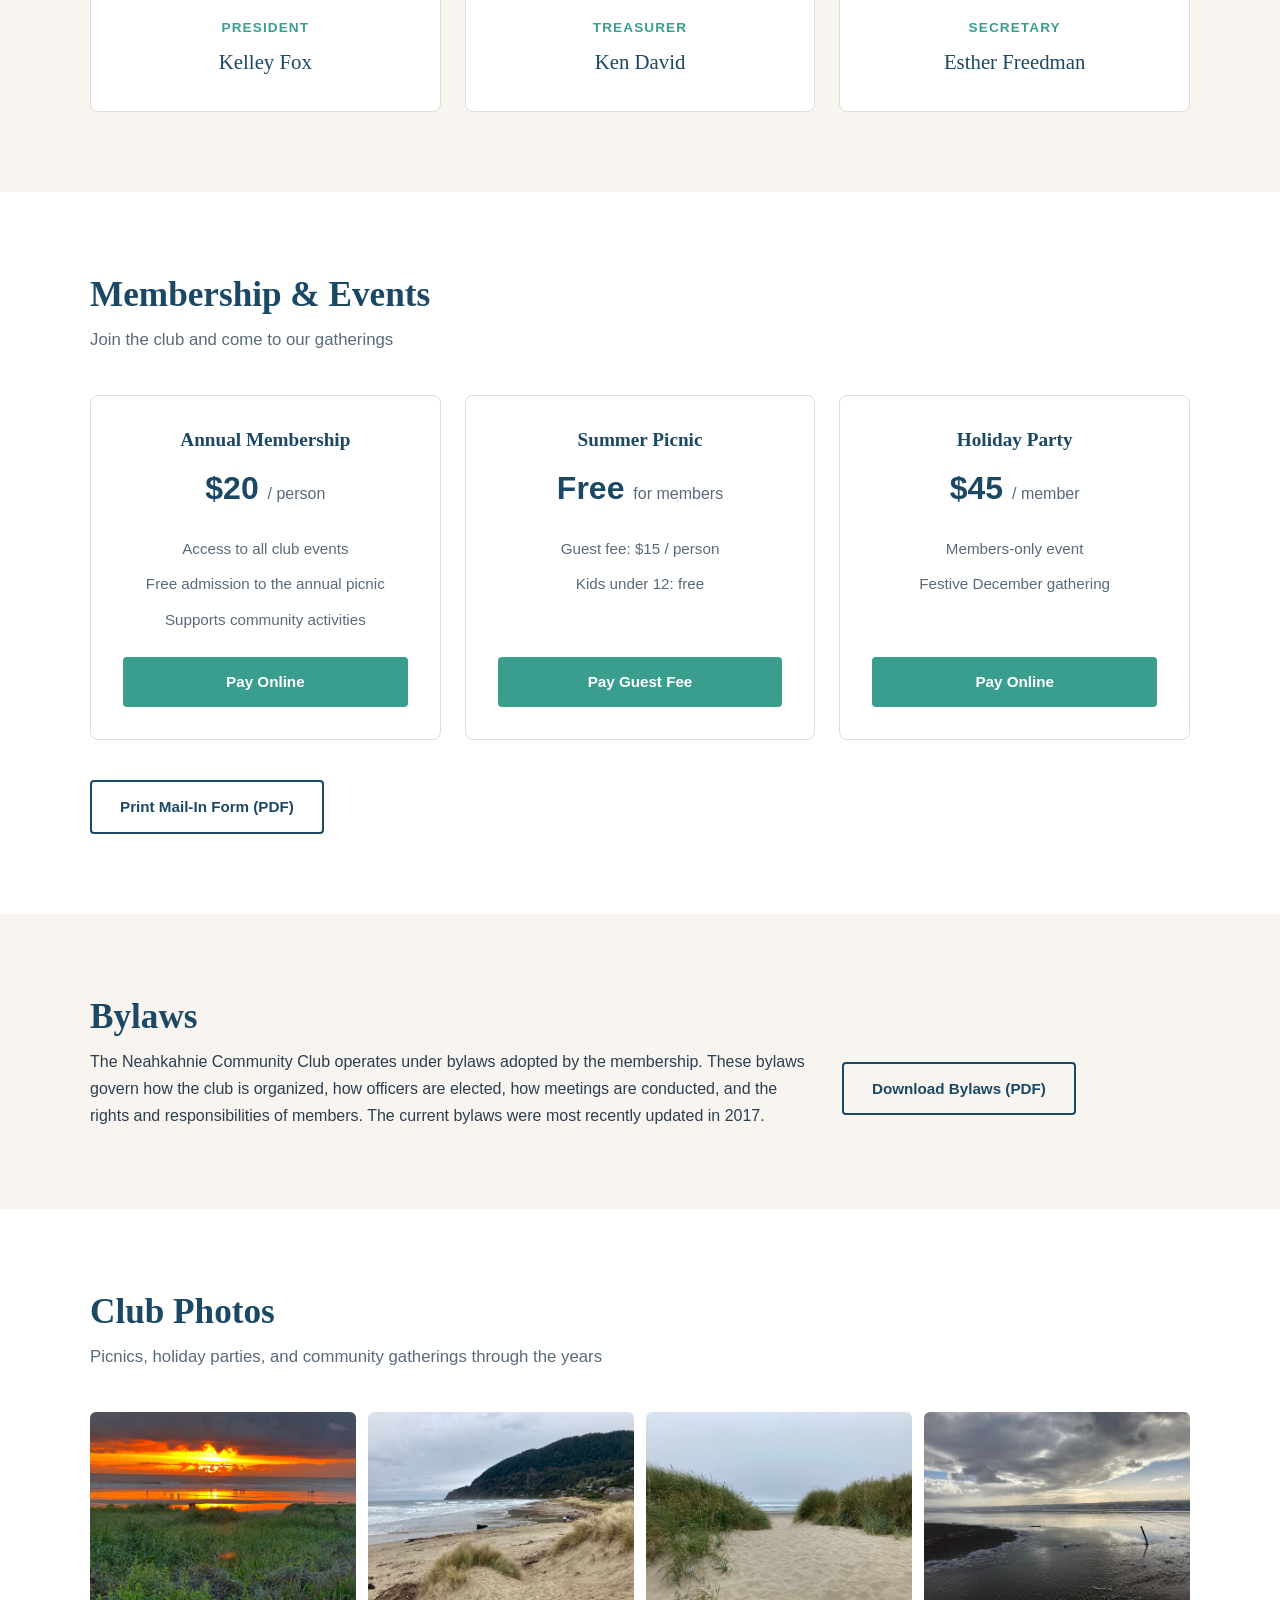
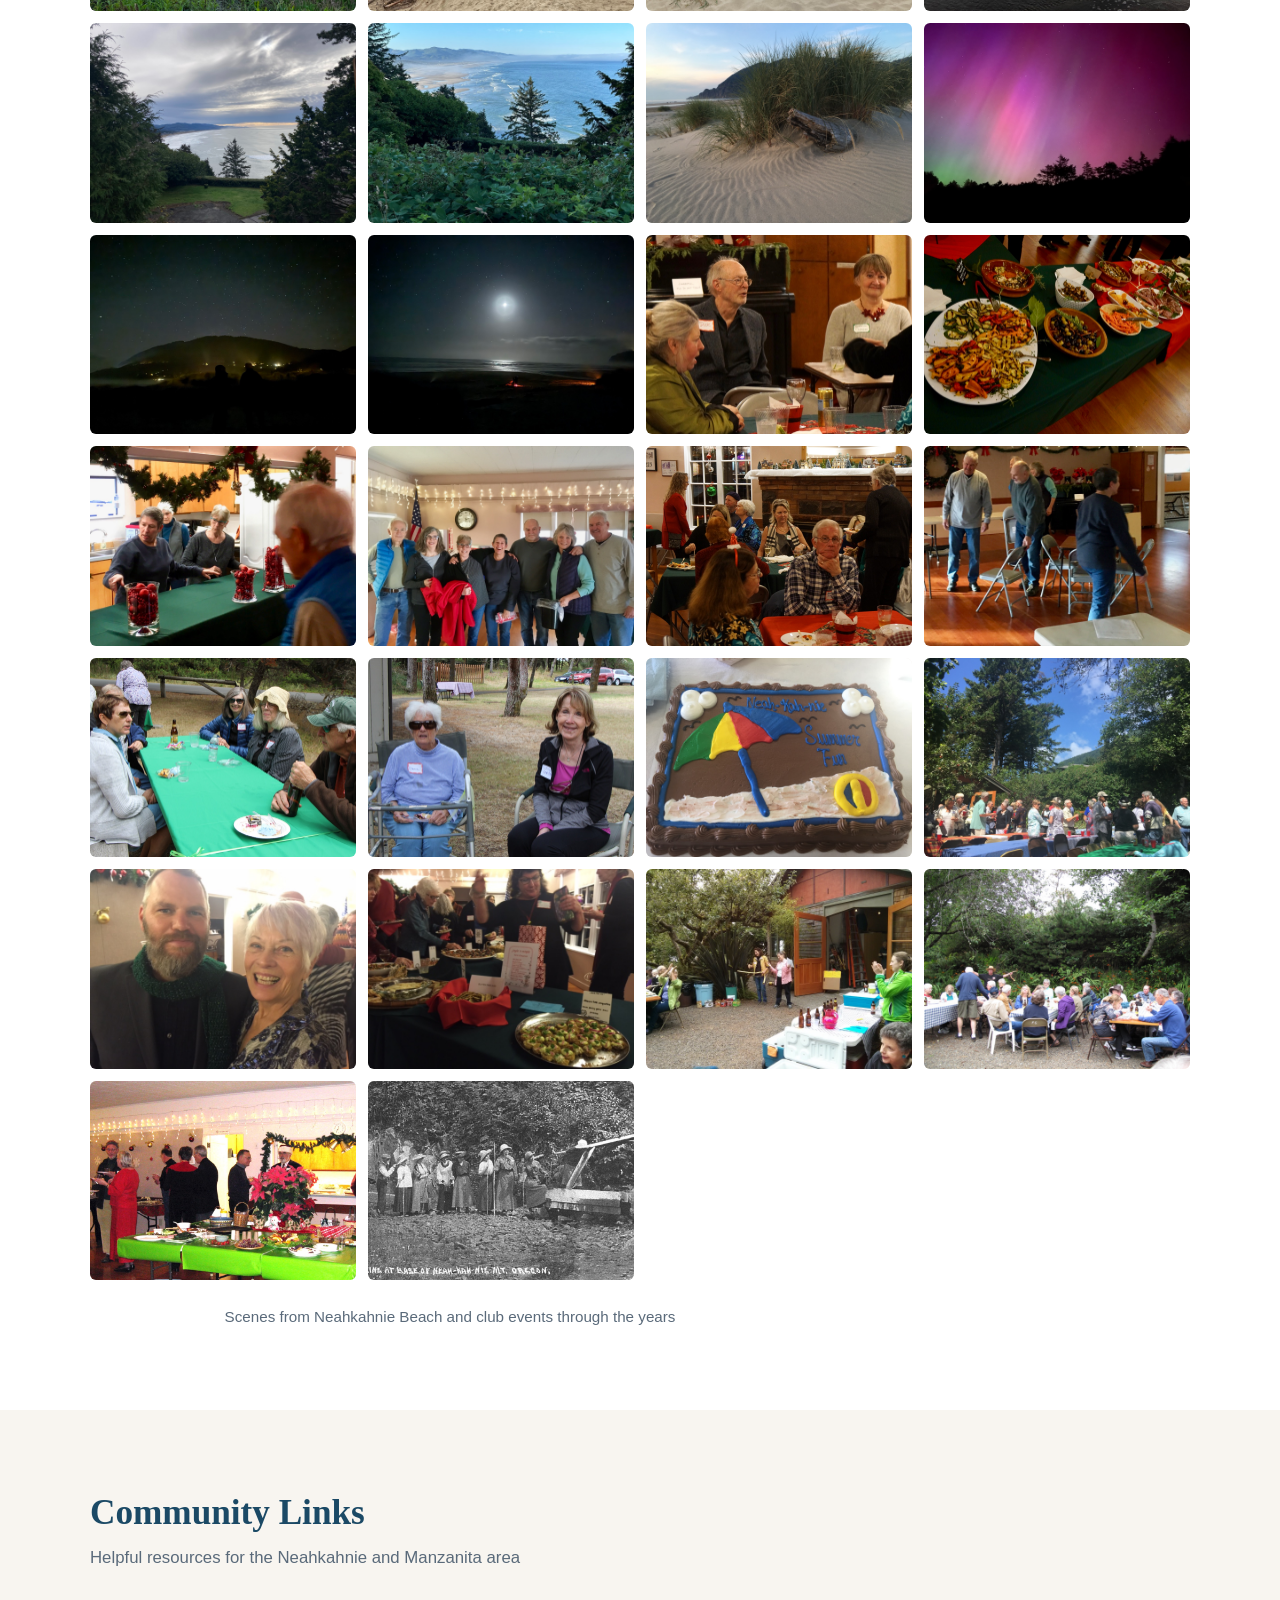
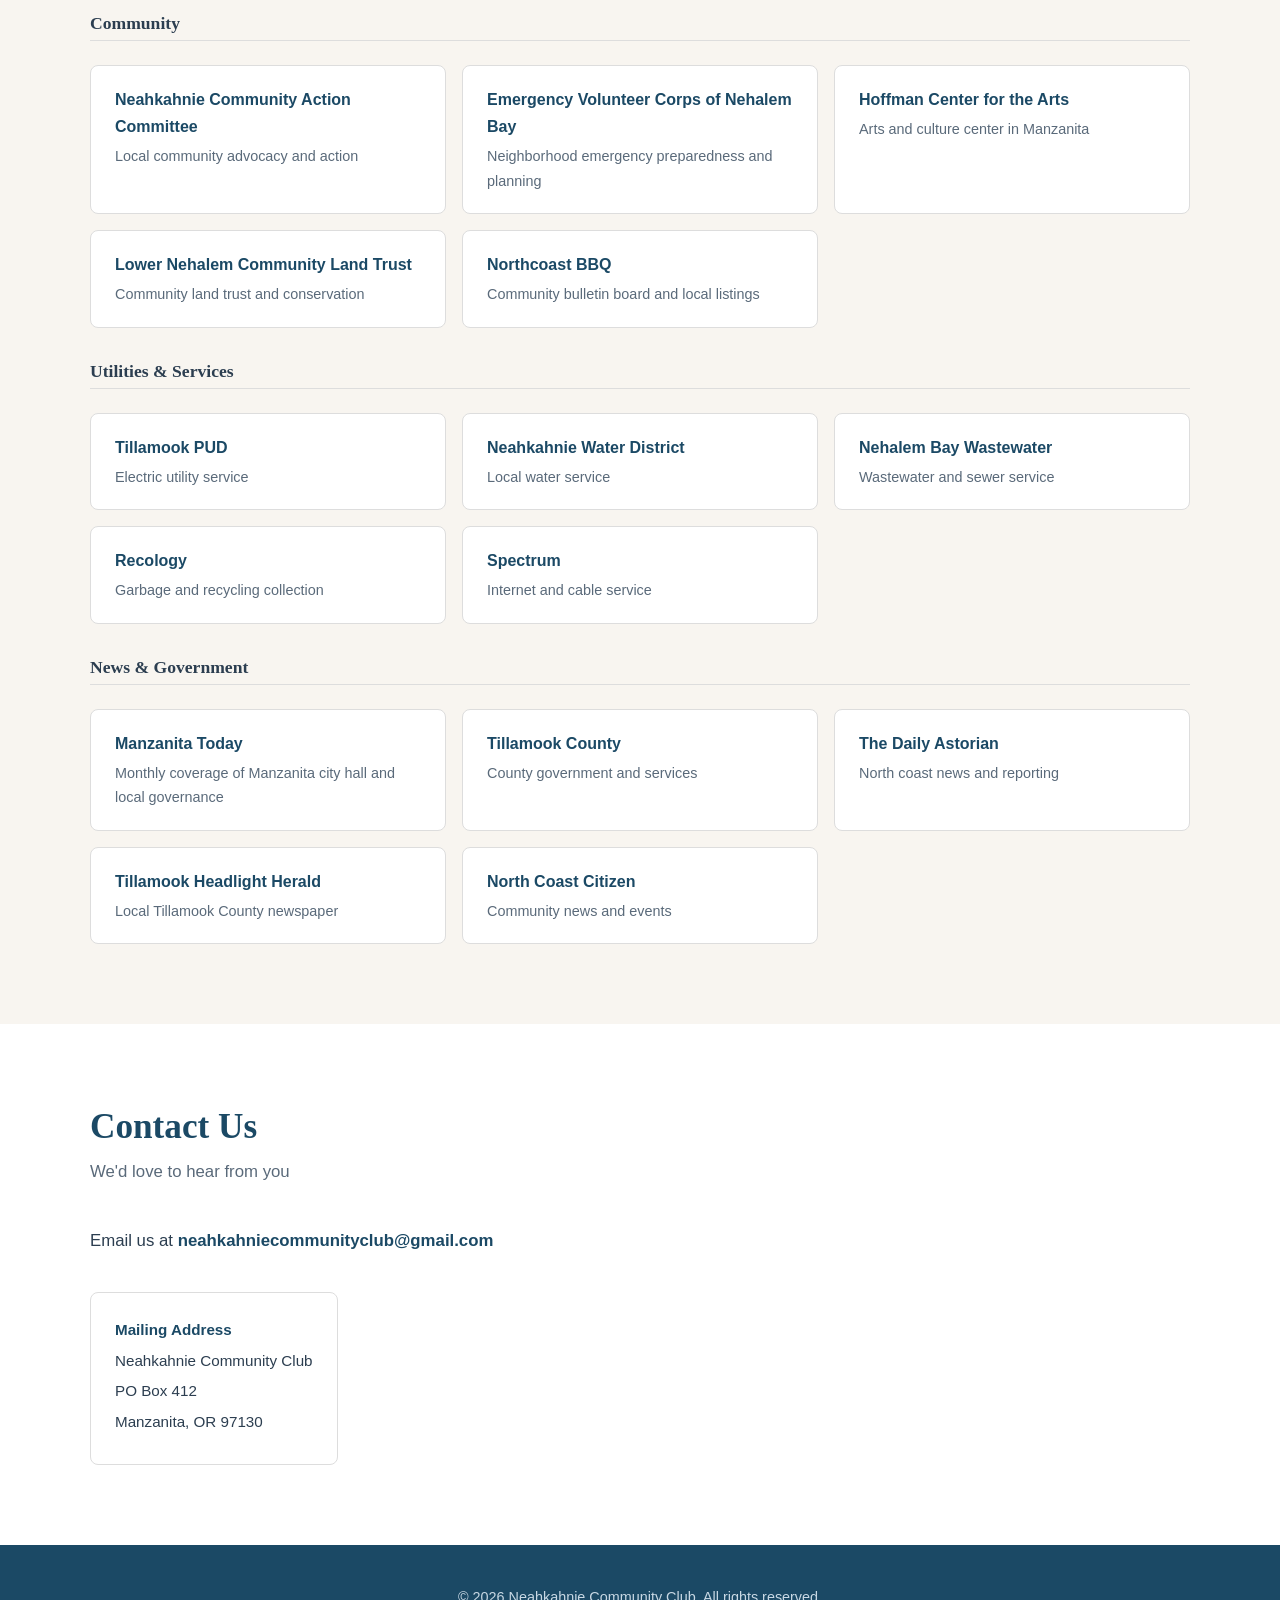
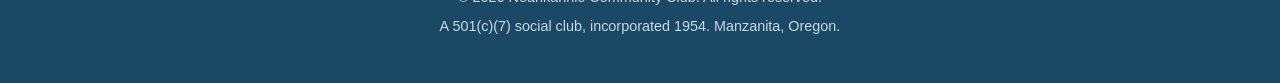
==== commit c804af6e: "Change email address" ====
--- a/index.html
+++ b/index.html
@@ -300,7 +300,7 @@
       <h2>Contact Us</h2>
       <p class="section-subtitle">We'd love to hear from you</p>
       <div class="contact-info">
-        <p>Email us at <a href="mailto:neahkahniesocialclub@gmail.com">neahkahniesocialclub@gmail.com</a></p>
+        <p>Email us at <a href="mailto:neahkahniecommunityclub@gmail.com">neahkahniecommunityclub@gmail.com</a></p>
         <div class="contact-address">
           <p class="label">Mailing Address</p>
           <p>Neahkahnie Community Club</p>
